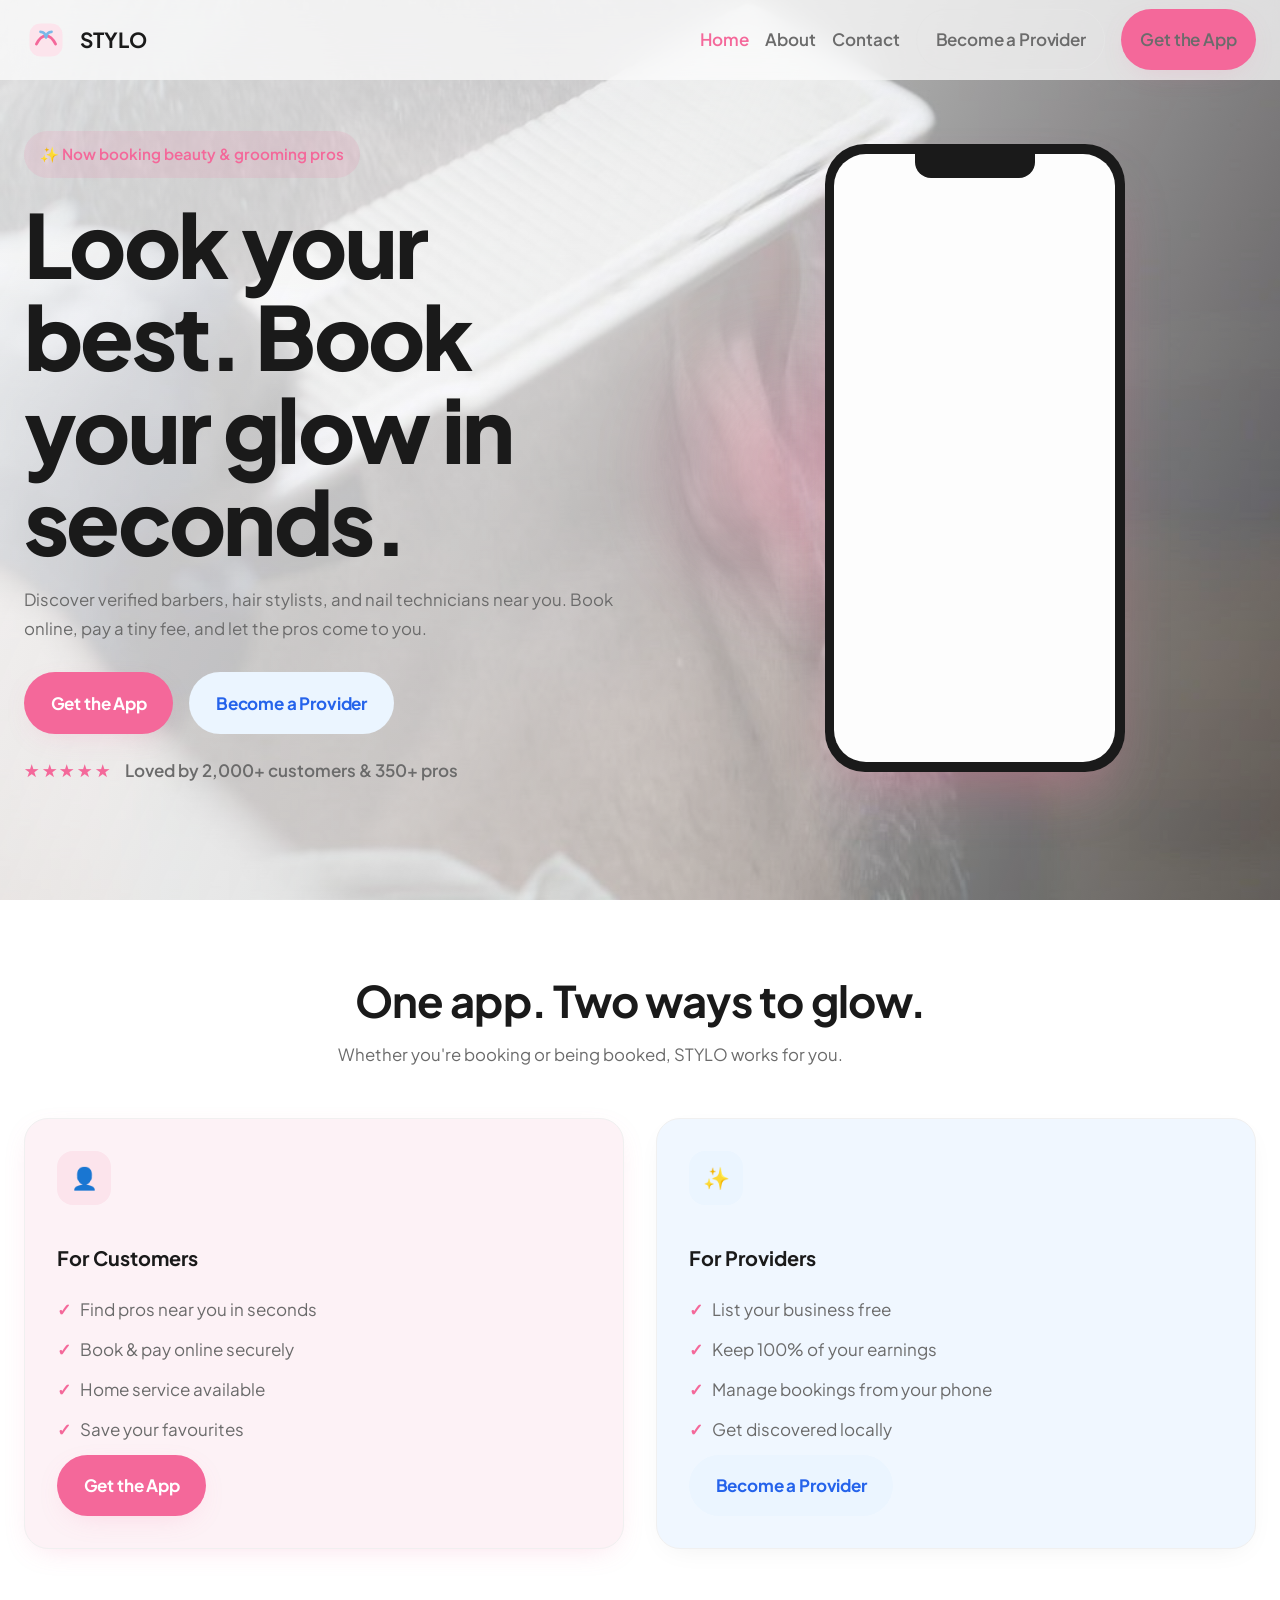
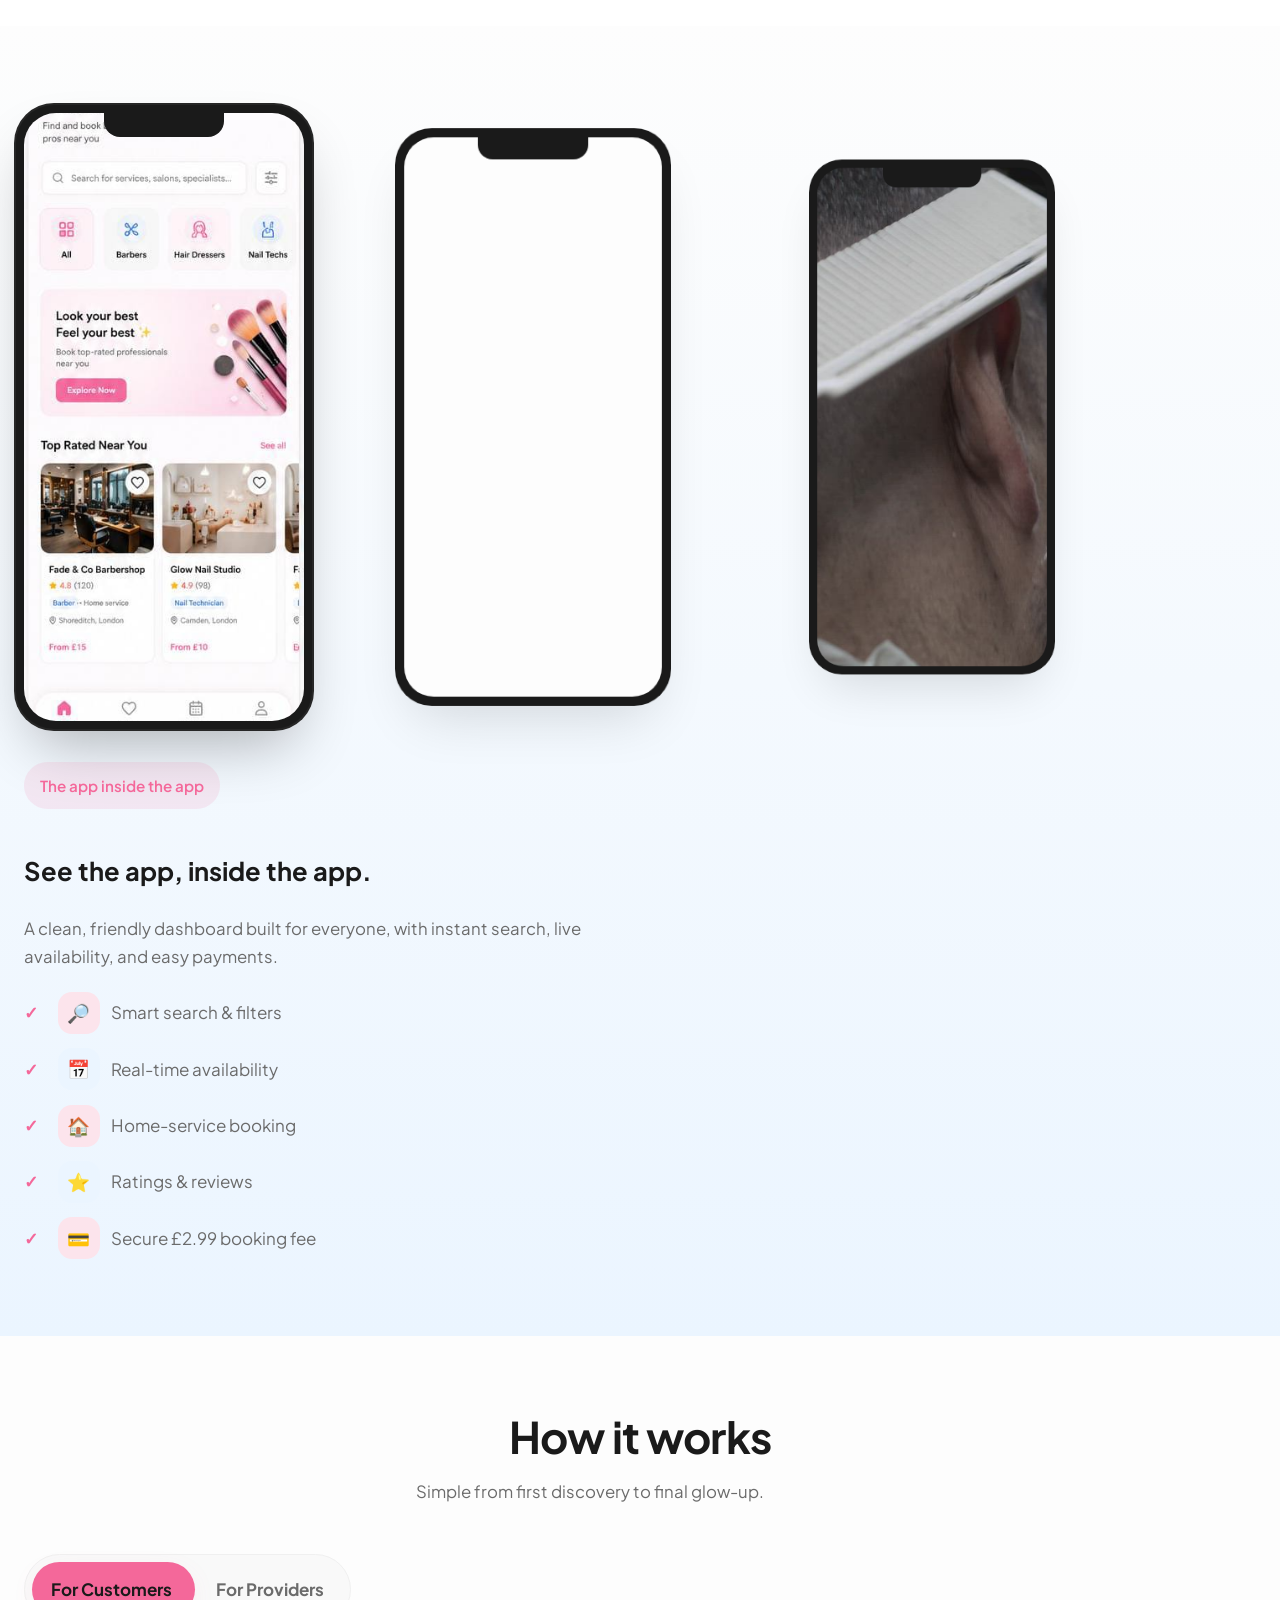
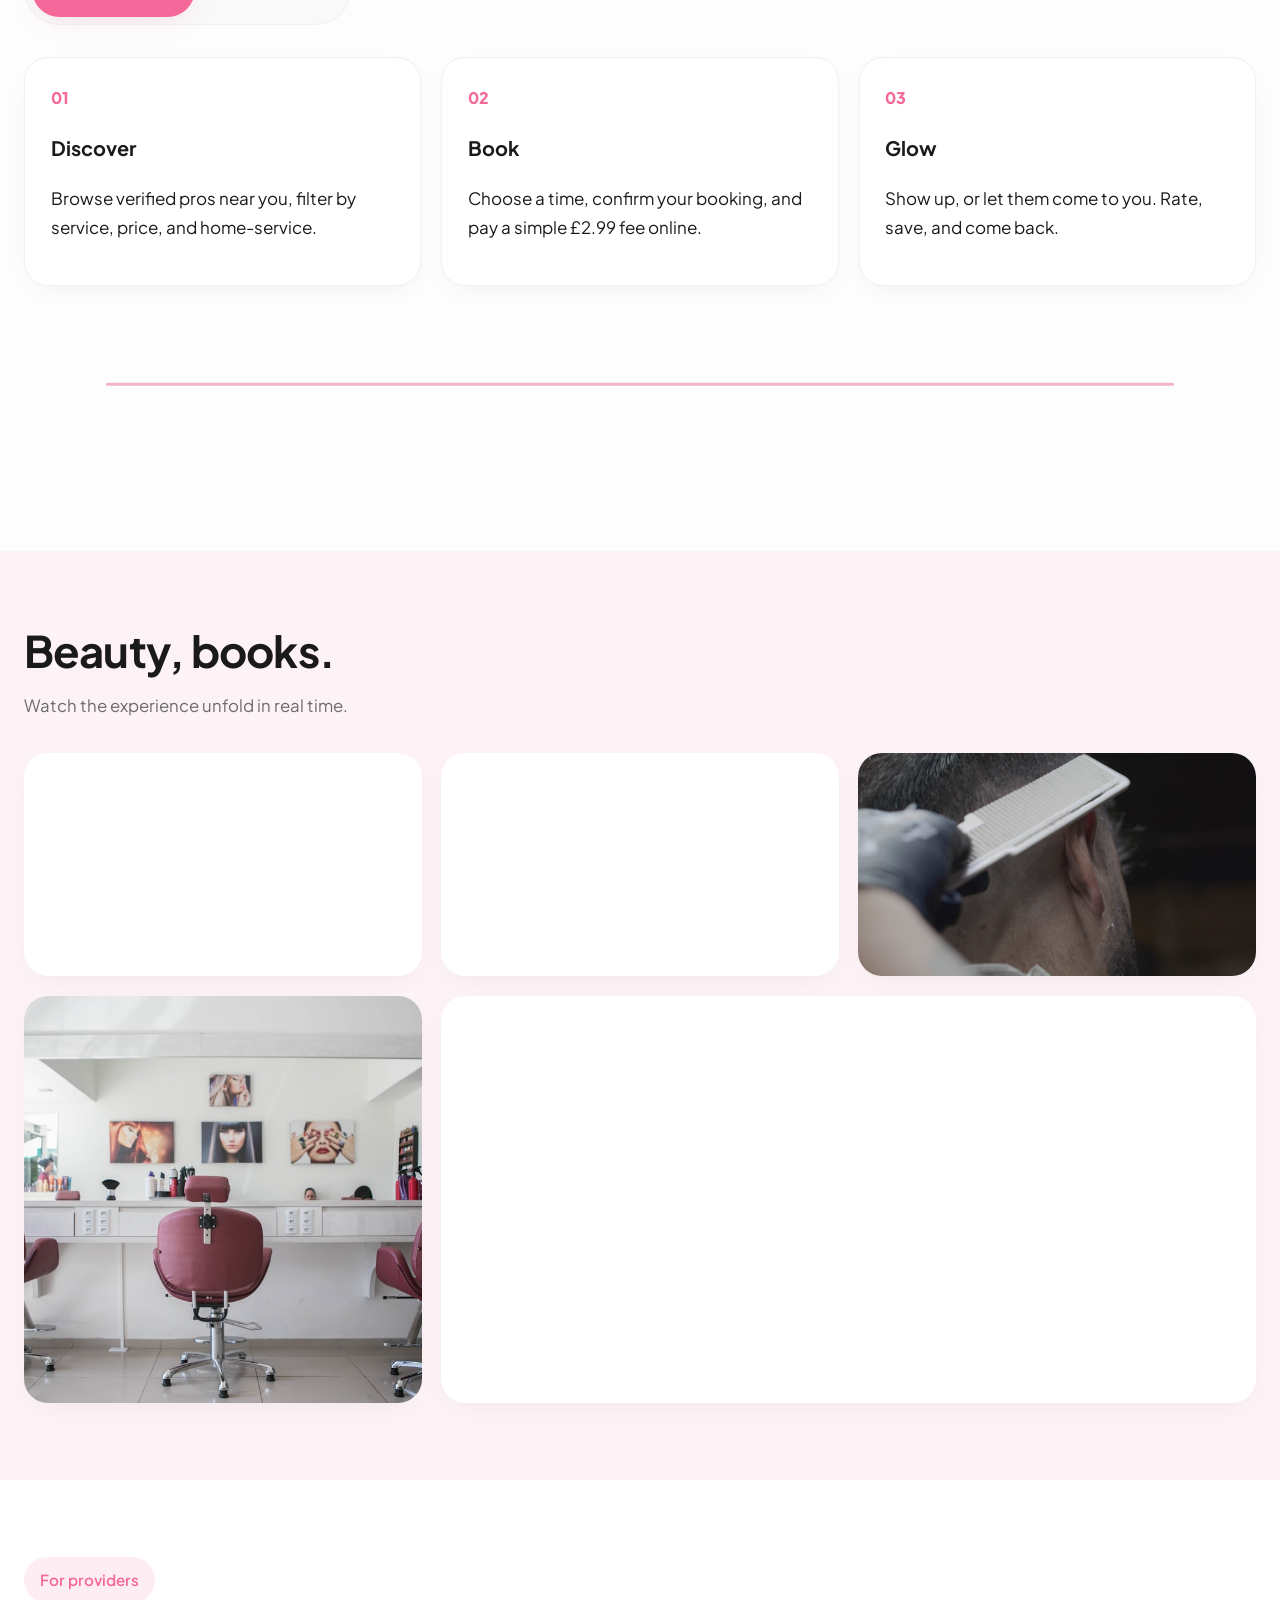
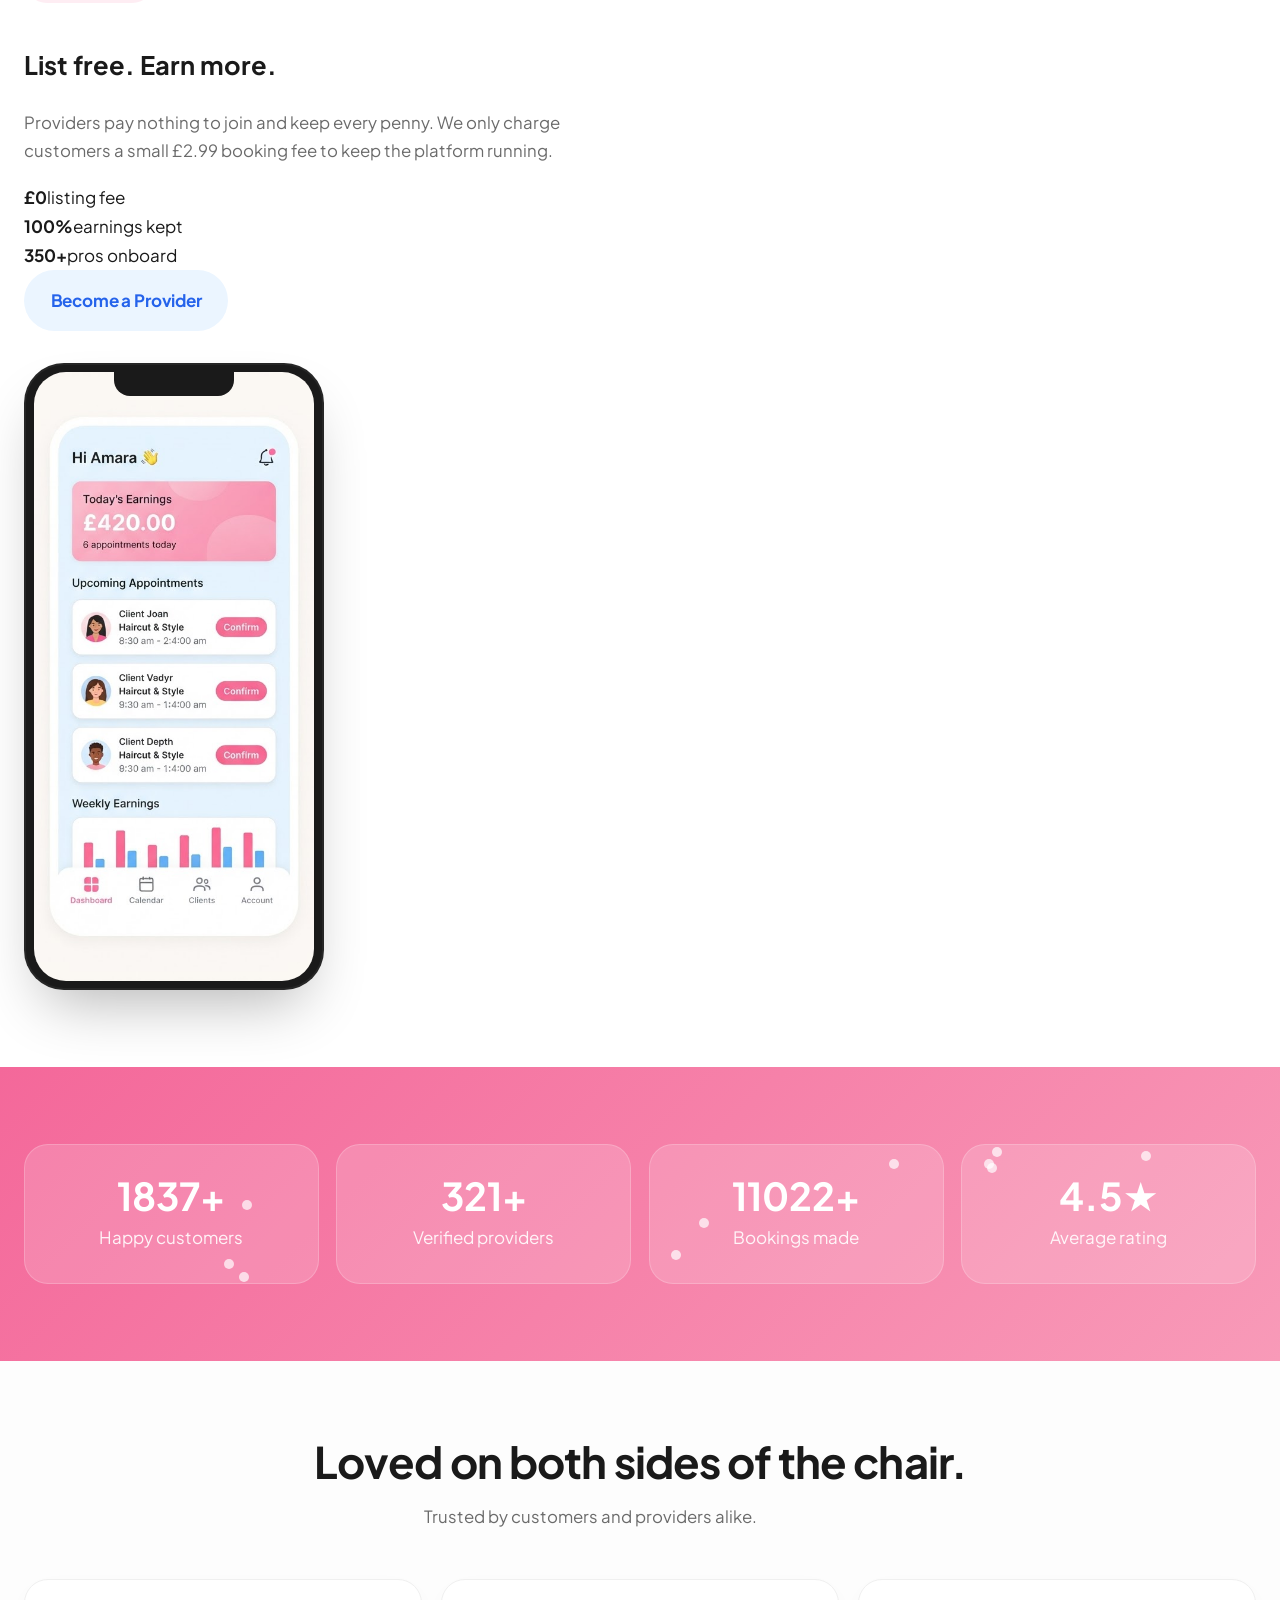
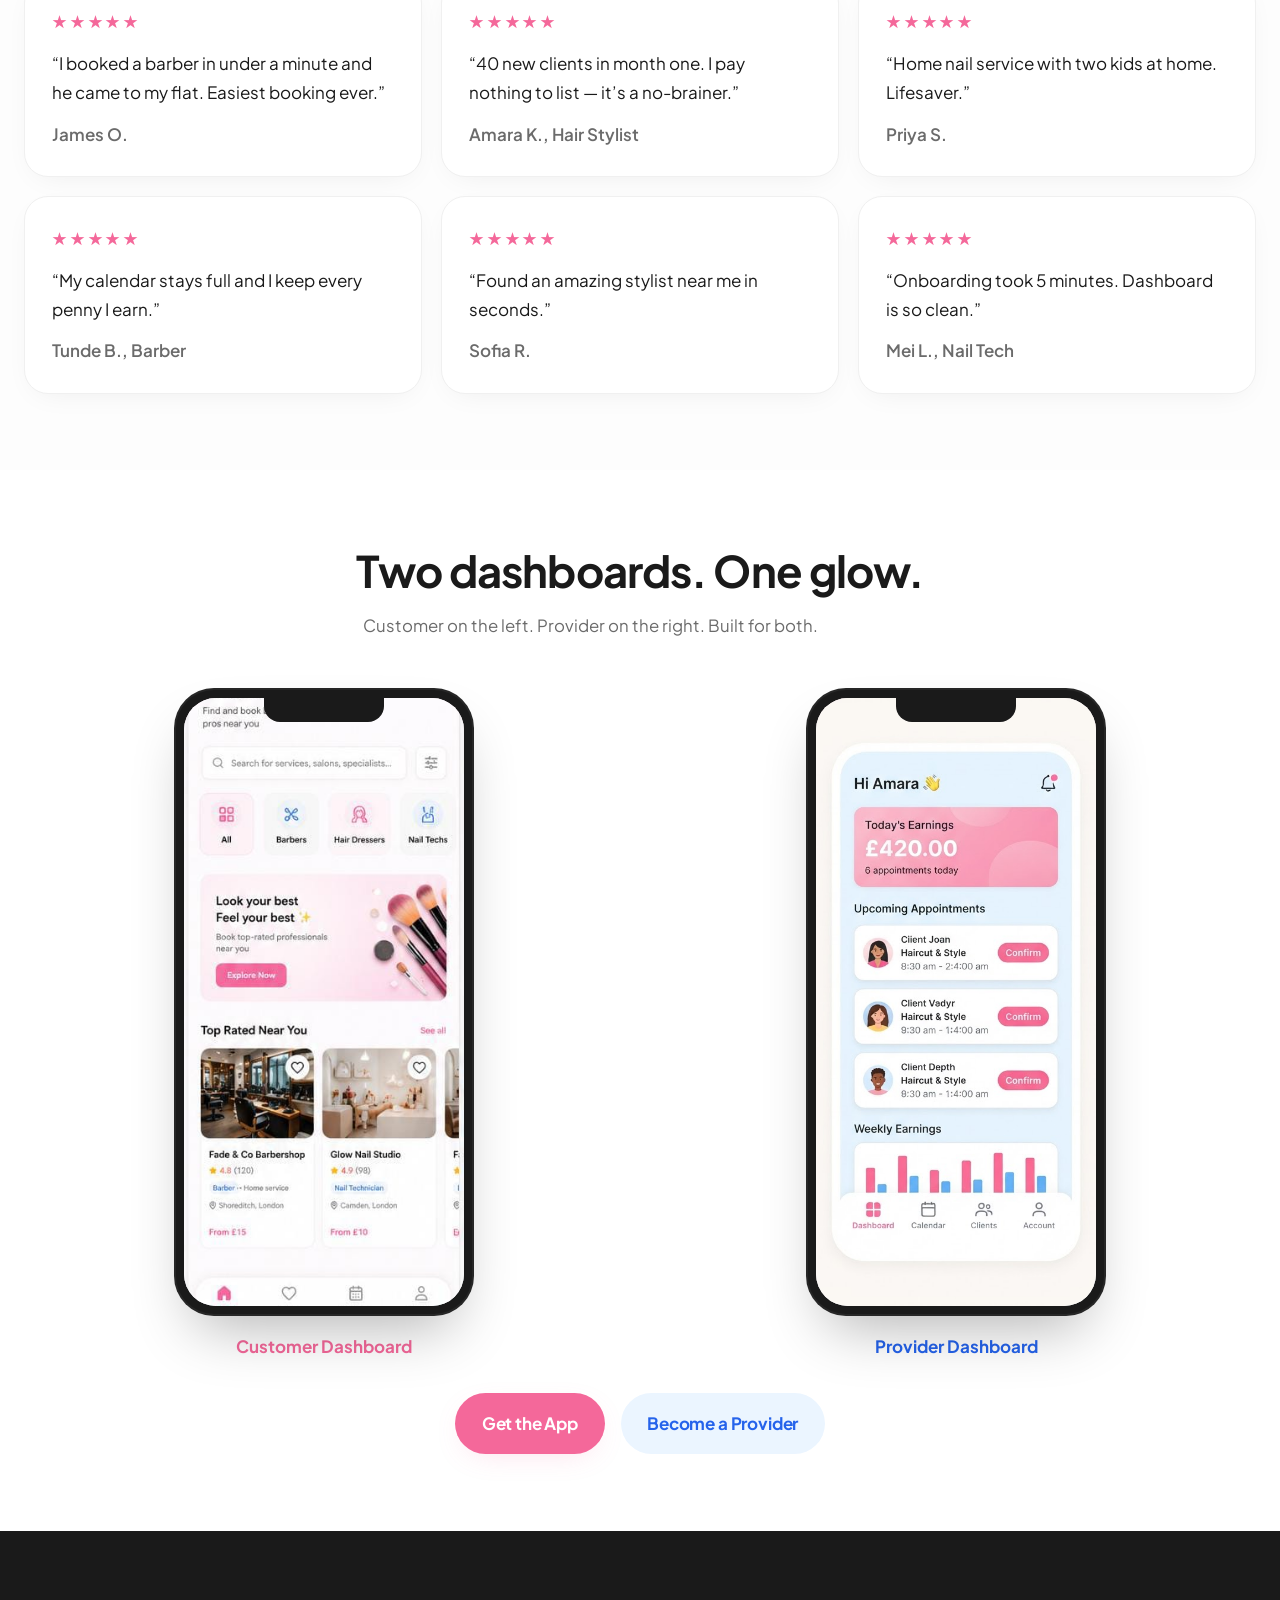
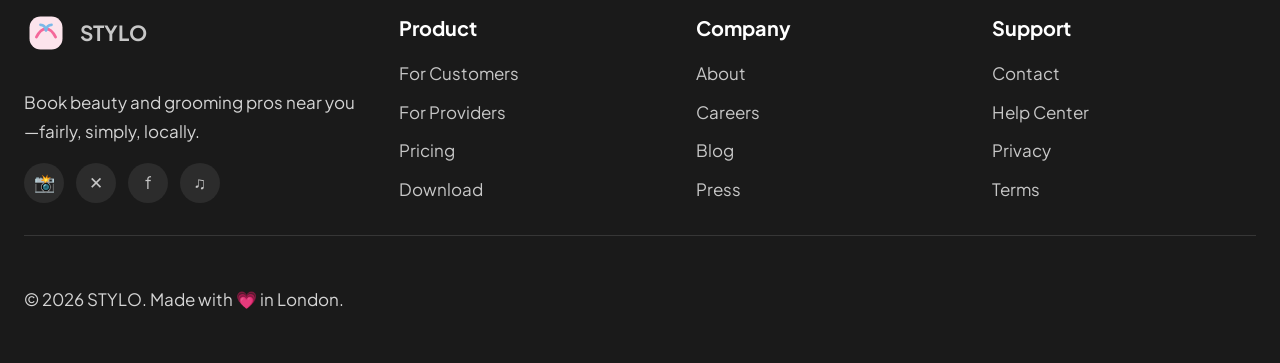
==== index.html @ 371f184e "Move site files to repo root" ====
<!DOCTYPE html>
<html lang="en">
  <head>
    <meta charset="UTF-8" />
    <meta name="viewport" content="width=device-width, initial-scale=1.0" />
    <title>STYLO — Book beauty & grooming pros near you</title>
    <meta name="description" content="STYLO helps customers find barbers, hair stylists, and nail techs, while providers list free and keep 100% of earnings." />
    <meta property="og:title" content="STYLO — Book beauty & grooming pros near you" />
    <meta property="og:description" content="Book in seconds, pay a tiny fee, and let pros come to you." />
    <meta property="og:type" content="website" />
    <meta property="og:image" content="assets/hero-poster.jpg" />
    <link rel="preconnect" href="https://fonts.googleapis.com" />
    <link rel="preconnect" href="https://fonts.gstatic.com" crossorigin />
    <link href="https://fonts.googleapis.com/css2?family=Plus+Jakarta+Sans:wght@400;500;600;700;800&display=swap" rel="stylesheet" />
    <link rel="stylesheet" href="styles.css" />
  </head>
  <body>
    <header class="site-header" id="top">
      <nav class="nav container">
        <a class="brand" href="index.html" aria-label="STYLO home">
          <span class="brand__icon" aria-hidden="true">
            <svg viewBox="0 0 64 64" fill="none">
              <rect x="8" y="8" width="48" height="48" rx="16" fill="#FCE4EC" />
              <path d="M18 38c4-8 10-12 14-12 4 0 10 4 14 12" stroke="#F4689A" stroke-width="4" stroke-linecap="round" />
              <path d="M24 20c4 0 7 2 8 8" stroke="#7AB8E8" stroke-width="4" stroke-linecap="round" />
              <path d="M40 20c-4 0-7 2-8 8" stroke="#7AB8E8" stroke-width="4" stroke-linecap="round" />
            </svg>
          </span>
          <span>STYLO</span>
        </a>
        <button class="nav__toggle" aria-label="Open menu" aria-expanded="false">
          <span></span><span></span><span></span>
        </button>
        <div class="nav__panel">
          <a href="index.html" class="active">Home</a>
          <a href="about.html">About</a>
          <a href="contact.html">Contact</a>
          <a href="#get-app" class="btn btn--outline nav__pill">Become a Provider</a>
          <a href="#get-app" class="btn btn--primary nav__pill">Get the App</a>
        </div>
      </nav>
    </header>

    <main>
      <section class="hero section section--hero">
        <video class="hero__video" autoplay muted loop playsinline poster="assets/hero-poster.jpg" aria-hidden="true">
          <source src="assets/hero-loop.mp4" type="video/mp4" />
        </video>
        <div class="hero__overlay"></div>
        <div class="container hero__grid">
          <div class="hero__content">
            <div class="pill pill--soft reveal" data-delay="0.05">✨ Now booking beauty & grooming pros</div>
            <h1 class="display-heading" data-split>
              Look your best. Book your glow in seconds.
            </h1>
            <p class="hero__subhead reveal" data-delay="0.15">
              Discover verified barbers, hair stylists, and nail technicians near you. Book online, pay a tiny fee, and let the pros come to you.
            </p>
            <div class="hero__actions reveal" data-delay="0.2">
              <a href="#get-app" class="btn btn--primary">Get the App</a>
              <a href="#providers" class="btn btn--secondary">Become a Provider</a>
            </div>
            <div class="trust-row reveal" data-delay="0.25">
              <span class="trust-row__stars" aria-hidden="true">★★★★★</span>
              <span>Loved by 2,000+ customers & 350+ pros</span>
            </div>
          </div>
          <div class="hero__visual reveal" data-delay="0.12">
            <div class="hero__blob"></div>
            <div class="phone phone--float phone--video" style="--tilt:-3deg">
              <div class="phone__screen">
                <video autoplay muted loop playsinline poster="assets/app-lifestyle-2-poster.jpg">
                  <source src="assets/app-lifestyle-2.mp4" type="video/mp4" />
                </video>
              </div>
            </div>
          </div>
        </div>
      </section>

      <section class="section section--split">
        <div class="container">
          <div class="section-heading section-heading--center reveal">
            <h2>One app. Two ways to glow.</h2>
            <p>Whether you're booking or being booked, STYLO works for you.</p>
          </div>
          <div class="audience-grid">
            <article class="card card--pink reveal" data-delay="0.05">
              <div class="card__icon card__icon--pink">👤</div>
              <h3>For Customers</h3>
              <ul>
                <li>Find pros near you in seconds</li>
                <li>Book & pay online securely</li>
                <li>Home service available</li>
                <li>Save your favourites</li>
              </ul>
              <a href="#get-app" class="btn btn--primary">Get the App</a>
            </article>
            <article class="card card--blue reveal" data-delay="0.12">
              <div class="card__icon card__icon--blue">✨</div>
              <h3>For Providers</h3>
              <ul>
                <li>List your business free</li>
                <li>Keep 100% of your earnings</li>
                <li>Manage bookings from your phone</li>
                <li>Get discovered locally</li>
              </ul>
              <a href="#providers" class="btn btn--secondary">Become a Provider</a>
            </article>
          </div>
        </div>
      </section>

      <section class="section section--showcase">
        <div class="container showcase-grid">
          <div class="showcase-phone reveal">
            <div class="showcase-phones" aria-hidden="true">
              <div class="phone-wrap phone-wrap--lg">
                <div class="phone phone--float phone--shine phone--tilt-2">
                  <div class="phone__screen">
                    <img src="assets/customer-dashboard.png" alt="STYLO customer dashboard preview" loading="lazy" decoding="async" />
                  </div>
                </div>
              </div>

              <div class="phone-wrap phone-wrap--md">
                <div class="phone phone--float phone--video phone--tilt-6">
                  <div class="phone__screen">
                    <video autoplay muted loop playsinline poster="assets/app-lifestyle-1-poster.jpg">
                      <source src="assets/app-lifestyle-1.mp4" type="video/mp4" />
                    </video>
                  </div>
                </div>
              </div>

              <div class="phone-wrap phone-wrap--sm">
                <div class="phone phone--float phone--video phone--tilt-10">
                  <div class="phone__screen">
                    <video autoplay muted loop playsinline poster="assets/hero-poster.jpg">
                      <source src="assets/hero-loop.mp4" type="video/mp4" />
                    </video>
                  </div>
                </div>
              </div>
            </div>
          </div>
          <div class="showcase-copy reveal" data-delay="0.08">
            <div class="pill pill--soft">The app inside the app</div>
            <h2>See the app, inside the app.</h2>
            <p>A clean, friendly dashboard built for everyone, with instant search, live availability, and easy payments.</p>
            <ul class="feature-list">
              <li><span class="feature-list__icon feature-list__icon--pink">🔎</span><span>Smart search & filters</span></li>
              <li><span class="feature-list__icon feature-list__icon--blue">📅</span><span>Real-time availability</span></li>
              <li><span class="feature-list__icon feature-list__icon--pink">🏠</span><span>Home-service booking</span></li>
              <li><span class="feature-list__icon feature-list__icon--blue">⭐</span><span>Ratings & reviews</span></li>
              <li><span class="feature-list__icon feature-list__icon--pink">💳</span><span>Secure £2.99 booking fee</span></li>
            </ul>
          </div>
        </div>
      </section>

      <section class="section section--steps" id="providers">
        <div class="container">
          <div class="section-heading section-heading--center reveal">
            <h2>How it works</h2>
            <p>Simple from first discovery to final glow-up.</p>
          </div>
          <div class="tabs reveal" role="tablist" aria-label="STYLO workflows">
            <button class="tab is-active" data-tab="customers">For Customers</button>
            <button class="tab" data-tab="providers">For Providers</button>
            <span class="tab__indicator"></span>
          </div>
          <div class="steps-panel">
            <div class="steps steps--customers is-active" data-panel="customers">
              <article class="step-card reveal" data-delay="0.05">
                <div class="step-card__number">01</div>
                <h3>Discover</h3>
                <p>Browse verified pros near you, filter by service, price, and home-service.</p>
              </article>
              <article class="step-card reveal" data-delay="0.1">
                <div class="step-card__number">02</div>
                <h3>Book</h3>
                <p>Choose a time, confirm your booking, and pay a simple £2.99 fee online.</p>
              </article>
              <article class="step-card reveal" data-delay="0.15">
                <div class="step-card__number">03</div>
                <h3>Glow</h3>
                <p>Show up, or let them come to you. Rate, save, and come back.</p>
              </article>
            </div>
            <div class="steps steps--providers" data-panel="providers">
              <article class="step-card reveal" data-delay="0.05">
                <div class="step-card__number">01</div>
                <h3>List</h3>
                <p>Create your free business profile in minutes and add services & availability.</p>
              </article>
              <article class="step-card reveal" data-delay="0.1">
                <div class="step-card__number">02</div>
                <h3>Receive</h3>
                <p>Get booking requests instantly and confirm them from your phone.</p>
              </article>
              <article class="step-card reveal" data-delay="0.15">
                <div class="step-card__number">03</div>
                <h3>Earn</h3>
                <p>Keep 100% of every service and track earnings in your dashboard.</p>
              </article>
            </div>
          </div>
          <svg class="steps-line" viewBox="0 0 900 120" aria-hidden="true">
            <path d="M60 60 C220 60, 280 60, 420 60 S680 60, 840 60" />
          </svg>
        </div>
      </section>

      <section class="section section--video-wall">
        <div class="container">
          <div class="section-heading reveal">
            <h2>Beauty, books.</h2>
            <p>Watch the experience unfold in real time.</p>
          </div>
          <div class="masonry-grid">
            <article class="masonry-tile reveal" data-delay="0.03">
              <video autoplay muted loop playsinline poster="assets/nail-service-poster.jpg" loading="lazy">
                <source src="assets/nail-service.mp4" type="video/mp4" />
              </video>
              <div class="masonry-tile__caption">Nail care</div>
            </article>
            <article class="masonry-tile reveal" data-delay="0.06">
              <video autoplay muted loop playsinline poster="assets/app-lifestyle-1-poster.jpg" loading="lazy">
                <source src="assets/app-lifestyle-1.mp4" type="video/mp4" />
              </video>
              <div class="masonry-tile__caption">Booked in seconds</div>
            </article>
            <article class="masonry-tile reveal" data-delay="0.09">
              <video autoplay muted loop playsinline poster="assets/hero-poster.jpg" loading="lazy">
                <source src="assets/hero-loop.mp4" type="video/mp4" />
              </video>
              <div class="masonry-tile__caption">Barbering</div>
            </article>
            <article class="masonry-tile reveal" data-delay="0.12">
              <img src="assets/stylist.jpg" alt="Stylist portrait" loading="lazy" decoding="async" />
              <div class="masonry-tile__caption">Styled to shine</div>
            </article>
            <article class="masonry-tile masonry-tile--wide reveal" data-delay="0.15">
              <video autoplay muted loop playsinline poster="assets/app-lifestyle-2-poster.jpg" loading="lazy">
                <source src="assets/barber-shave.mp4" type="video/mp4" />
              </video>
              <div class="masonry-tile__caption">Home service</div>
            </article>
          </div>
        </div>
      </section>

      <section class="section section--provider-spotlight">
        <div class="container spotlight-grid">
          <div class="spotlight-copy reveal">
            <div class="pill pill--soft">For providers</div>
            <h2>List free. Earn more.</h2>
            <p>Providers pay nothing to join and keep every penny. We only charge customers a small £2.99 booking fee to keep the platform running.</p>
            <div class="stats-row">
              <div><strong>£0</strong><span>listing fee</span></div>
              <div><strong>100%</strong><span>earnings kept</span></div>
              <div><strong>350+</strong><span>pros onboard</span></div>
            </div>
            <a href="#providers" class="btn btn--secondary">Become a Provider</a>
          </div>
          <div class="spotlight-phone reveal" data-delay="0.08">
            <div class="phone phone--float phone--shine" style="--tilt:-2deg">
              <div class="phone__screen">
                <img src="assets/provider-dashboard.png" alt="STYLO provider dashboard preview" loading="lazy" decoding="async" />
              </div>
            </div>
          </div>
        </div>
      </section>

      <section class="section stats-band">
        <div class="container stats-grid">
          <div class="stat-card" data-count="2000" data-suffix="+">
            <strong>0</strong>
            <span>Happy customers</span>
          </div>
          <div class="stat-card" data-count="350" data-suffix="+">
            <strong>0</strong>
            <span>Verified providers</span>
          </div>
          <div class="stat-card" data-count="12000" data-suffix="+">
            <strong>0</strong>
            <span>Bookings made</span>
          </div>
          <div class="stat-card" data-count="4.9" data-decimals="1" data-suffix="★">
            <strong>0</strong>
            <span>Average rating</span>
          </div>
          <div class="particles" aria-hidden="true"></div>
        </div>
      </section>

      <section class="section testimonials-section">
        <div class="container">
          <div class="section-heading section-heading--center reveal">
            <h2>Loved on both sides of the chair.</h2>
            <p>Trusted by customers and providers alike.</p>
          </div>
          <div class="testimonial-grid">
            <article class="testimonial-card reveal" data-delay="0.02">
              <div class="testimonial-card__stars">★★★★★</div>
              <p>“I booked a barber in under a minute and he came to my flat. Easiest booking ever.”</p>
              <span>James O.</span>
            </article>
            <article class="testimonial-card reveal" data-delay="0.05">
              <div class="testimonial-card__stars">★★★★★</div>
              <p>“40 new clients in month one. I pay nothing to list — it’s a no-brainer.”</p>
              <span>Amara K., Hair Stylist</span>
            </article>
            <article class="testimonial-card reveal" data-delay="0.08">
              <div class="testimonial-card__stars">★★★★★</div>
              <p>“Home nail service with two kids at home. Lifesaver.”</p>
              <span>Priya S.</span>
            </article>
            <article class="testimonial-card reveal" data-delay="0.11">
              <div class="testimonial-card__stars">★★★★★</div>
              <p>“My calendar stays full and I keep every penny I earn.”</p>
              <span>Tunde B., Barber</span>
            </article>
            <article class="testimonial-card reveal" data-delay="0.14">
              <div class="testimonial-card__stars">★★★★★</div>
              <p>“Found an amazing stylist near me in seconds.”</p>
              <span>Sofia R.</span>
            </article>
            <article class="testimonial-card reveal" data-delay="0.17">
              <div class="testimonial-card__stars">★★★★★</div>
              <p>“Onboarding took 5 minutes. Dashboard is so clean.”</p>
              <span>Mei L., Nail Tech</span>
            </article>
          </div>
        </div>
      </section>

      <section class="section section--footer-phones">
        <div class="container phone-pair-wrap">
          <div class="section-heading section-heading--center reveal">
            <h2>Two dashboards. One glow.</h2>
            <p>Customer on the left. Provider on the right. Built for both.</p>
          </div>
          <div class="phone-pair">
            <div class="phone-pair__item reveal" data-delay="0.08">
              <div class="phone phone--app-loop phone--flip">
                <div class="phone__screen">
                  <img class="layer layer--login" src="assets/login.png" alt="STYLO customer login preview" />
                  <img class="layer layer--dash active" src="assets/customer-dashboard.png" alt="STYLO customer dashboard preview" />
                </div>
              </div>
              <div class="phone-pair__label">Customer Dashboard</div>
            </div>
            <div class="phone-pair__item reveal" data-delay="0.16">
              <div class="phone phone--app-loop phone--flip">
                <div class="phone__screen">
                  <img class="layer layer--login" src="assets/login.png" alt="STYLO provider login preview" />
                  <img class="layer layer--dash active" src="assets/provider-dashboard.png" alt="STYLO provider dashboard preview" />
                </div>
              </div>
              <div class="phone-pair__label phone-pair__label--blue">Provider Dashboard</div>
            </div>
          </div>
          <div class="footer-cta reveal" id="get-app">
            <a href="#top" class="btn btn--primary">Get the App</a>
            <a href="#providers" class="btn btn--secondary">Become a Provider</a>
          </div>
        </div>
      </section>
    </main>

    <footer class="site-footer">
      <div class="container footer-grid">
        <div>
          <a class="brand brand--footer" href="index.html">
            <span class="brand__icon" aria-hidden="true">
              <svg viewBox="0 0 64 64" fill="none">
                <rect x="8" y="8" width="48" height="48" rx="16" fill="#FCE4EC" />
                <path d="M18 38c4-8 10-12 14-12 4 0 10 4 14 12" stroke="#F4689A" stroke-width="4" stroke-linecap="round" />
                <path d="M24 20c4 0 7 2 8 8" stroke="#7AB8E8" stroke-width="4" stroke-linecap="round" />
                <path d="M40 20c-4 0-7 2-8 8" stroke="#7AB8E8" stroke-width="4" stroke-linecap="round" />
              </svg>
            </span>
            <span>STYLO</span>
          </a>
          <p>Book beauty and grooming pros near you—fairly, simply, locally.</p>
          <div class="social-links">
            <a href="#" aria-label="Instagram">📸</a>
            <a href="#" aria-label="X">✕</a>
            <a href="#" aria-label="Facebook">f</a>
            <a href="#" aria-label="TikTok">♫</a>
          </div>
        </div>
        <div>
          <h3>Product</h3>
          <ul>
            <li><a href="#">For Customers</a></li>
            <li><a href="#">For Providers</a></li>
            <li><a href="#">Pricing</a></li>
            <li><a href="#">Download</a></li>
          </ul>
        </div>
        <div>
          <h3>Company</h3>
          <ul>
            <li><a href="about.html">About</a></li>
            <li><a href="#">Careers</a></li>
            <li><a href="#">Blog</a></li>
            <li><a href="#">Press</a></li>
          </ul>
        </div>
        <div>
          <h3>Support</h3>
          <ul>
            <li><a href="contact.html">Contact</a></li>
            <li><a href="#">Help Center</a></li>
            <li><a href="#">Privacy</a></li>
            <li><a href="#">Terms</a></li>
          </ul>
        </div>
      </div>
      <div class="container footer-bottom">
        <p>© 2026 STYLO. Made with 💗 in London.</p>
      </div>
    </footer>

    <button class="scroll-top" aria-label="Scroll to top">↑</button>
    <div class="toast" role="status" aria-live="polite"></div>
    <script src="script.js"></script>
  </body>
</html>
---- styles.css ----
:root {
  --bg: #fdfdfd;
  --bg-soft: #fdf2f6;
  --bg-blue: #ebf5ff;
  --pink: #f4689a;
  --pink-strong: #e05588;
  --pink-soft: #fce4ec;
  --blue: #7ab8e8;
  --blue-strong: #2563eb;
  --text: #1a1a1a;
  --text-muted: #6b6b6b;
  --line: #f0f0f0;
  --white: #ffffff;
  --shadow: 0 8px 30px -12px rgba(244, 104, 154, 0.25);
  --shadow-card: 0 8px 30px -12px rgba(0, 0, 0, 0.08);
  --radius-xl: 1.5rem;
  --radius-pill: 999px;
  --container: 1280px;
}

* { box-sizing: border-box; }
html { scroll-behavior: smooth; }
body {
  margin: 0;
  font-family: 'Plus Jakarta Sans', 'Inter', -apple-system, BlinkMacSystemFont, 'Segoe UI', sans-serif;
  color: var(--text);
  background: var(--bg);
  line-height: 1.7;
  font-size: 1.0625rem;
  overflow-x: hidden;
}
a { color: inherit; text-decoration: none; }
img, video, iframe { max-width: 100%; }
button, input, select, textarea { font: inherit; }
button { cursor: pointer; }
:focus-visible { outline: 3px solid rgba(244, 104, 154, 0.45); outline-offset: 3px; }
.container { width: min(var(--container), calc(100% - 3rem)); margin: 0 auto; }
.section { padding: clamp(3rem, 6vw, 5rem) 0; position: relative; }
.display-heading { font-size: clamp(2.75rem, 7vw, 5.5rem); line-height: 1.05; letter-spacing: -0.03em; font-weight: 800; margin: 0 0 1.2rem; }
.section-heading { margin-bottom: 2rem; }
.section-heading h2, .story-copy h2, .contact-details h2, .faq h2, .about-hero h1, .contact-hero h1 { font-size: clamp(2rem, 3.4vw, 2.8rem); line-height: 1.1; margin: 0 0 0.75rem; letter-spacing: -0.02em; }
.section-heading--center { text-align: center; max-width: 720px; margin-inline: auto; margin-bottom: 3rem; }
.section-heading p, .hero__subhead, .story-copy p, .contact-hero p, .about-hero p, .spotlight-copy p, .showcase-copy p { color: var(--text-muted); font-size: 1.05rem; max-width: 620px; }
.pill { display: inline-flex; align-items: center; gap: 0.4rem; padding: 0.65rem 1rem; border-radius: var(--radius-pill); font-weight: 600; font-size: 0.95rem; margin-bottom: 1.25rem; }
.pill--soft { background: rgba(244, 104, 154, 0.12); color: var(--pink); }
.btn { display: inline-flex; align-items: center; justify-content: center; gap: 0.6rem; min-height: 48px; padding: 0.95rem 1.6rem; border-radius: var(--radius-pill); border: 1px solid transparent; font-weight: 700; letter-spacing: -0.01em; transition: all 0.3s cubic-bezier(0.4, 0, 0.2, 1); }
.btn:hover { transform: translateY(-3px) scale(1.02); }
.btn--primary { background: var(--pink); color: var(--white); box-shadow: var(--shadow); }
.btn--primary:hover { background: var(--pink-strong); box-shadow: 0 12px 30px -8px rgba(244, 104, 154, 0.5); }
.btn--secondary { background: var(--bg-blue); color: var(--blue-strong); }
.btn--secondary:hover { background: #d6ebff; }
.btn--outline { border-color: #e5e5e5; background: transparent; color: var(--text); }
.btn--outline:hover { border-color: var(--pink); color: var(--pink); }
.site-header { position: fixed; inset: 0 0 auto 0; z-index: 1000; height: 80px; background: rgba(253, 253, 253, 0.75); backdrop-filter: blur(16px) saturate(180%); border-bottom: 1px solid transparent; transition: all 0.25s ease; }
.site-header.scrolled { border-bottom-color: var(--line); box-shadow: 0 4px 30px -10px rgba(0, 0, 0, 0.08); }
.nav { height: 100%; display: flex; align-items: center; justify-content: space-between; gap: 1.25rem; }
.brand { display: inline-flex; align-items: center; gap: 0.75rem; font-weight: 700; font-size: 1.3rem; color: var(--text); }
.brand__icon { width: 44px; height: 44px; display: inline-flex; align-items: center; justify-content: center; }
.brand__icon svg { width: 100%; height: 100%; }
.nav__panel { display: flex; align-items: center; gap: 1rem; }
.nav__panel a { color: var(--text-muted); font-weight: 600; }
.nav__panel a:hover, .nav__panel a.active { color: var(--text); }
.nav__panel a.active { color: var(--pink); }
.nav__toggle { display: none; background: transparent; border: 0; padding: 0.5rem; }
.nav__toggle span { display: block; width: 24px; height: 2px; background: var(--text); margin: 5px 0; border-radius: 2px; }
.nav__pill { min-height: 42px; padding-inline: 1.15rem; }
.hero { min-height: 100vh; display: grid; align-items: center; padding-top: 4rem; padding-bottom: 3rem; overflow: hidden; }
.hero__video, .hero__overlay { position: absolute; inset: 0; }
.hero__video { width: 100%; height: 100%; object-fit: cover; z-index: 0; filter: brightness(1.05) contrast(1.05) saturate(1.1); }
.hero__overlay { background: linear-gradient(115deg, rgba(253, 253, 253, 0.84) 0%, rgba(253, 253, 253, 0.72) 45%, rgba(253, 253, 253, 0.28) 100%); z-index: 1; }
.hero__grid { position: relative; z-index: 2; display: grid; grid-template-columns: 1.05fr 0.95fr; align-items: center; gap: 3rem; }
.hero__content { max-width: 620px; }
.hero__actions { display: flex; flex-wrap: wrap; gap: 1rem; margin-top: 1.8rem; }
.hero__content .btn--primary { animation: pulseGlow 2.4s infinite; }
.trust-row { margin-top: 1.4rem; display: flex; align-items: center; gap: 0.8rem; font-weight: 600; color: var(--text-muted); }
.trust-row__stars { color: var(--pink); letter-spacing: 0.16em; }
.hero__visual { position: relative; min-height: 540px; display: grid; place-items: center; }
.hero__blob { position: absolute; inset: auto 50% 20% auto; width: 360px; height: 360px; background: radial-gradient(circle, rgba(244,104,154,0.25), transparent 70%); filter: blur(20px); animation: blob 8s ease-in-out infinite; }
.phone { width: min(300px, 86vw); border-radius: 2.5rem; background: #1a1a1a; padding: 0.6rem; box-shadow: 0 30px 60px -20px rgba(0,0,0,0.3), 0 0 0 2px rgba(255,255,255,0.05) inset; position: relative; overflow: hidden; transform: scale(var(--phone-scale, 1)); }
.phone::before { content: ''; position: absolute; top: 0.6rem; left: 50%; transform: translateX(-50%); width: 40%; height: 1.5rem; background: #1a1a1a; border-radius: 0 0 1rem 1rem; z-index: 5; }
.phone__screen { border-radius: 2rem; overflow: hidden; aspect-ratio: 9 / 19.5; background: var(--bg); position: relative; }
.phone__screen img, .phone__screen video { width: 100%; height: 100%; object-fit: cover; display: block; }
.phone__screen::after { content: ''; position: absolute; inset: -100% 0 auto -30%; width: 55%; height: 220%; background: linear-gradient(120deg, rgba(255,255,255,0.0), rgba(255,255,255,0.45), rgba(255,255,255,0)); transform: rotate(20deg) translateX(-100%); animation: shimmer 4.5s linear infinite; pointer-events: none; }
.phone--float { animation: float 6s ease-in-out infinite; }
.phone--video { box-shadow: 0 30px 60px -20px rgba(244,104,154,0.35); }
.phone--shine .phone__screen { overflow: hidden; }
.phone--app-loop .phone__screen { background: linear-gradient(135deg, #fdeaf2, #eef7ff); }
.layer { position: absolute; inset: 0; opacity: 0; transition: opacity 1.2s ease; }
.layer.active { opacity: 1; }
.section--split, .section--provider-spotlight, .section--footer-phones { background: var(--white); }
.section--showcase { background: linear-gradient(180deg, var(--bg), var(--bg-blue)); }
.section--video-wall { background: var(--bg-soft); }
.audience-grid, .showcase-grid, .spotlight-grid, .contact-info-grid, .about-phone-grid, .story-grid, .contact-grid { display: grid; gap: 2rem; }
.audience-grid { grid-template-columns: repeat(2, minmax(0, 1fr)); }
/* Allow extra phones to extend visually in the showcase */
.section--showcase { overflow: visible; }
.showcase-phones { display: flex; align-items: center; justify-content: flex-start; gap: 1.2rem; position: relative; width: 100%; }
.showcase-phones .phone-wrap { display: inline-block; will-change: transform; }
.showcase-phones .phone { margin: 0; }
.showcase-phones .phone.phone--video { box-shadow: 0 30px 60px -20px rgba(0,0,0,0.14); }

/* Clean positioning classes for the showcase phone group */
.phone-wrap--lg { transform: translateX(-10px) scale(1); }
.phone-wrap--md { transform: translateX(40px) scale(0.92); }
.phone-wrap--sm { transform: translateX(120px) scale(0.82); }
.phone-wrap--lg, .phone-wrap--md, .phone-wrap--sm { transition: transform 260ms cubic-bezier(0.2,0,0,1); }

/* Tilt utility classes (sets the CSS variable used by float animation) */
.phone--tilt-2 { --tilt: 2deg; }
.phone--tilt-6 { --tilt: 6deg; }
.phone--tilt-10 { --tilt: 10deg; }

/* Accessibility: reduce motion for users who prefer it */
@media (prefers-reduced-motion: reduce) {
  .phone--float { animation: none !important; }
  .phone__screen::after { animation: none !important; }
}
.card, .value-card, .team-card, .testimonial-card, .contact-card, .contact-details, .faq, .about-hero__card, .story-image { background: var(--white); border: 1px solid var(--line); border-radius: var(--radius-xl); box-shadow: var(--shadow-card); }
.card { padding: 2rem; position: relative; overflow: hidden; }
.card--pink { background: #fdf2f6; box-shadow: var(--shadow); }
.card--blue { background: #f0f7ff; }
.card__icon { width: 54px; height: 54px; border-radius: 16px; display: inline-flex; align-items: center; justify-content: center; font-size: 1.35rem; margin-bottom: 1rem; }
.card__icon--pink { background: var(--pink-soft); }
.card__icon--blue { background: var(--bg-blue); }
.card ul, .feature-list, .contact-details ul, .footer-grid ul { list-style: none; padding: 0; margin: 0; }
.card li, .feature-list li { margin-bottom: 0.7rem; color: var(--text-muted); }
.card li::before, .feature-list li::before { content: '✓'; color: var(--pink); font-weight: 700; margin-right: 0.55rem; }
.feature-list { display: grid; gap: 0.9rem; margin-top: 1.25rem; }
.feature-list li { display: flex; align-items: center; gap: 0.7rem; margin: 0; }
.feature-list__icon { width: 42px; height: 42px; border-radius: 14px; display: inline-flex; align-items: center; justify-content: center; font-size: 1.15rem; }
.feature-list__icon--pink { background: var(--pink-soft); }
.feature-list__icon--blue { background: var(--bg-blue); }
.tabs { display: inline-flex; align-items: center; gap: 0.5rem; padding: 0.45rem; border-radius: 999px; background: #f9f9f9; border: 1px solid var(--line); position: relative; margin-bottom: 2rem; }
.tab { background: transparent; border: 0; padding: 0.8rem 1.15rem; color: var(--text-muted); font-weight: 700; position: relative; z-index: 2; }
.tab.is-active { color: var(--text); }
.tab__indicator { position: absolute; top: 0.45rem; bottom: 0.45rem; width: 50%; border-radius: 999px; background: var(--pink); transition: transform 0.3s ease; box-shadow: var(--shadow); }
.tabs[data-active="providers"] .tab__indicator { transform: translateX(100%); }
.steps-panel { position: relative; }
.steps { display: grid; grid-template-columns: repeat(3, minmax(0, 1fr)); gap: 1.25rem; opacity: 0; transform: translateY(16px); pointer-events: none; position: absolute; inset: 0; transition: all 0.3s ease; }
.steps.is-active { opacity: 1; transform: translateY(0); pointer-events: auto; position: relative; }
.step-card { background: var(--white); border: 1px solid var(--line); border-radius: var(--radius-xl); padding: 1.6rem; box-shadow: var(--shadow-card); position: relative; min-height: 220px; }
.step-card__number { color: var(--pink); font-weight: 800; font-size: 1rem; margin-bottom: 0.8rem; }
.steps-line { width: 100%; margin-top: 1rem; }
.steps-line path { fill: none; stroke: #f4b4cb; stroke-width: 2.2; stroke-dasharray: 800; stroke-dashoffset: 800; transition: stroke-dashoffset 1.3s ease; }
.steps-line.is-visible path { stroke-dashoffset: 0; }
.masonry-grid { display: grid; grid-template-columns: repeat(3, minmax(0, 1fr)); gap: 1.2rem; }
.masonry-tile { position: relative; overflow: hidden; border-radius: var(--radius-xl); min-height: 220px; background: var(--white); box-shadow: var(--shadow-card); }
.masonry-tile img, .masonry-tile video { width: 100%; height: 100%; object-fit: cover; display: block; }
.masonry-tile--wide { grid-column: span 2; min-height: 280px; }
.masonry-tile__caption { position: absolute; inset: auto 1rem 1rem 1rem; padding: 0.9rem 1rem; background: rgba(26,26,26,0.7); color: var(--white); border-radius: 1rem; font-weight: 600; transform: translateY(8px); opacity: 0; transition: all 0.3s ease; }
.masonry-tile:hover .masonry-tile__caption, .masonry-tile:focus-within .masonry-tile__caption { opacity: 1; transform: translateY(0); }
.stats-band { background: linear-gradient(135deg, var(--pink), #f89ab8); color: var(--white); position: relative; overflow: hidden; }
.stats-grid { display: grid; grid-template-columns: repeat(4, minmax(0, 1fr)); gap: 1.1rem; position: relative; }
.stat-card { position: relative; z-index: 2; padding: 2rem 1.2rem; border-radius: var(--radius-xl); background: rgba(255,255,255,0.16); border: 1px solid rgba(255,255,255,0.2); text-align: center; }
.stat-card strong { display: block; font-size: clamp(1.9rem, 3vw, 2.8rem); line-height: 1; margin-bottom: 0.45rem; }
.stat-card span { color: rgba(255,255,255,0.9); }
.particles { position: absolute; inset: 0; pointer-events: none; }
.particles span { position: absolute; width: 10px; height: 10px; border-radius: 50%; background: rgba(255,255,255,0.7); animation: particle 2.6s ease-out infinite; }
.testimonial-grid { display: grid; grid-template-columns: repeat(3, minmax(0, 1fr)); gap: 1.2rem; }
.testimonial-card { padding: 1.7rem; }
.testimonial-card p { margin: 0.8rem 0; color: var(--text); }
.testimonial-card span { color: var(--text-muted); font-weight: 600; }
.testimonial-card__stars { color: var(--pink); letter-spacing: 0.16em; }
.phone-pair-wrap { text-align: center; }
.phone-pair { display: grid; grid-template-columns: repeat(2, minmax(0, 1fr)); gap: 2rem; margin-top: 2rem; }
.phone-pair__item { display: flex; flex-direction: column; align-items: center; gap: 1rem; }
.phone-pair__label { font-weight: 700; color: var(--pink); }
.phone-pair__label--blue { color: var(--blue-strong); }
.footer-cta { display: flex; justify-content: center; gap: 1rem; margin-top: 2rem; flex-wrap: wrap; }
.site-footer { background: var(--text); color: #d4d4d4; padding: 5rem 0 2rem; }
.footer-grid { display: grid; grid-template-columns: 1.3fr 1fr 1fr 1fr; gap: 2rem; }
.brand--footer { color: var(--white); margin-bottom: 1rem; }
.social-links { display: flex; gap: 0.75rem; margin-top: 1rem; }
.social-links a { width: 40px; height: 40px; border-radius: 50%; display: grid; place-items: center; background: rgba(255,255,255,0.08); }
.footer-grid h3 { color: var(--white); margin: 0 0 0.9rem; }
.footer-grid ul { display: grid; gap: 0.6rem; }
.footer-grid a { color: #c7c7c7; }
.footer-bottom { padding-top: 2rem; margin-top: 2rem; border-top: 1px solid rgba(255,255,255,0.12); }
.scroll-top { position: fixed; right: 1.25rem; bottom: 1.25rem; width: 54px; height: 54px; border-radius: 50%; border: 0; background: var(--pink); color: var(--white); font-size: 1.4rem; box-shadow: 0 12px 30px -12px rgba(244,104,154,0.6); opacity: 0; visibility: hidden; transform: translateY(10px); transition: all 0.25s ease; z-index: 1200; }
.scroll-top.is-visible { opacity: 1; visibility: visible; transform: translateY(0); }
.toast { position: fixed; left: 50%; bottom: 2rem; transform: translateX(-50%) translateY(20px); background: var(--text); color: var(--white); padding: 0.9rem 1.2rem; border-radius: 999px; opacity: 0; visibility: hidden; transition: all 0.25s ease; z-index: 1300; }
.toast.is-visible { opacity: 1; visibility: visible; transform: translateX(-50%) translateY(0); }
.reveal { opacity: 0; transform: translateY(30px); transition: opacity 0.7s ease, transform 0.7s ease; }
.reveal.visible { opacity: 1; transform: translateY(0); }
.word { display: inline-block; opacity: 0; transform: translateY(20px); transition: all 0.5s cubic-bezier(0.4, 0, 0.2, 1); }
.word.visible { opacity: 1; transform: translateY(0); }
.spotlight-grid, .story-grid, .contact-grid, .about-phone-grid { align-items: center; }
.about-hero { background: linear-gradient(135deg, #fff5f8 0%, var(--bg) 100%); }
.about-hero__grid { display: grid; grid-template-columns: 1.1fr 0.9fr; gap: 2rem; align-items: center; }
.about-hero__card img, .story-image img { width: 100%; border-radius: var(--radius-xl); object-fit: cover; height: 380px; }
.values-grid { display: grid; grid-template-columns: repeat(3, minmax(0, 1fr)); gap: 1.25rem; }
.value-card { padding: 1.6rem; }
.team-grid { display: grid; grid-template-columns: repeat(4, minmax(0, 1fr)); gap: 1.2rem; }
.team-card { padding: 1.25rem; text-align: center; }
.team-card img { width: 100%; aspect-ratio: 1; object-fit: cover; border-radius: 50%; margin-bottom: 1rem; }
.cta-band { padding: 4rem 0; }
.cta-band--dark { background: var(--text); color: var(--white); }
.cta-band__inner { display: flex; align-items: center; justify-content: space-between; gap: 2rem; }
.contact-card { padding: 1.5rem; background: rgba(255,255,255,0.97); border: none; box-shadow: none; border-radius: 1.25rem; height: 100%; }
.contact-card form { display: grid; gap: 0.85rem; }
.contact-card label { font-weight: 600; color: var(--text-muted); }
.contact-card input, .contact-card select, .contact-card textarea { border: 1px solid #ececec; border-radius: 0.9rem; padding: 0.95rem 1rem; background: #fafafa; }
.contact-phone {
  width: min(470px, 92vw);
  margin: 0 auto;
  box-shadow: 0 28px 70px -24px rgba(0,0,0,0.28);
}
.contact-phone .phone__screen {
  aspect-ratio: 9 / 15;
  background: linear-gradient(135deg, #fdeaf2, #eef7ff);
  padding: 0.75rem;
}
.contact-phone .contact-card {
  height: 100%;
  display: flex;
  align-items: stretch;
}
.contact-phone .contact-card form {
  width: 100%;
  justify-content: center;
}
.faq { padding: 1.25rem; }
.faq-item + .faq-item { margin-top: 0.8rem; }
.faq-question { width: 100%; display: flex; justify-content: space-between; align-items: center; background: #f8f8f8; border: 1px solid var(--line); border-radius: 1rem; padding: 1rem; font-weight: 700; }
.faq-answer { display: grid; grid-template-rows: 0fr; transition: grid-template-rows 0.2s ease; }
.faq-answer p { overflow: hidden; margin: 0; padding: 0 0.2rem; color: var(--text-muted); }
.faq-item.is-open .faq-answer { grid-template-rows: 1fr; }
.faq-item.is-open .faq-question span { transform: rotate(45deg); }
.faq-question span { transition: transform 0.2s ease; }
.contact-details iframe { width: 100%; min-height: 280px; border: 0; border-radius: 1rem; margin-top: 1.2rem; }
.phone--flip { animation: none; }
.phone--flip.is-visible { animation: phoneFlip 1s ease both; }
@media (max-width: 1024px) {
  .hero__grid, .showcase-grid, .spotlight-grid, .about-hero__grid, .story-grid, .contact-grid, .about-phone-grid { grid-template-columns: 1fr; }
  .hero__visual { min-height: 340px; }
  .masonry-grid, .testimonial-grid, .team-grid, .values-grid { grid-template-columns: repeat(2, minmax(0, 1fr)); }
  .stats-grid { grid-template-columns: repeat(2, minmax(0, 1fr)); }
  .footer-grid { grid-template-columns: repeat(2, minmax(0, 1fr)); }
  /* Showcase phones: center and remove large horizontal offsets on medium screens */
  .showcase-phones { justify-content: center; gap: 1rem; }
  .showcase-phones .phone-wrap { transform: none !important; }
  .phone { width: min(290px, 46vw); }
}
@media (max-width: 768px) {
  .nav__toggle { display: inline-block; }
  .nav__panel { position: fixed; top: 80px; right: 0; width: min(90vw, 320px); padding: 1.2rem; background: rgba(255,255,255,0.97); border-left: 1px solid var(--line); border-bottom: 1px solid var(--line); display: none; flex-direction: column; align-items: flex-start; gap: 1rem; box-shadow: var(--shadow-card); }
  .nav__panel.is-open { display: flex; }
  .audience-grid, .phone-pair, .masonry-grid, .testimonial-grid, .team-grid, .values-grid, .stats-grid, .footer-grid { grid-template-columns: 1fr; }
  .masonry-tile--wide { grid-column: span 1; }
  .hero { min-height: auto; padding-top: 5rem; }
  .hero__content, .hero__visual { max-width: 100%; }
  .hero__visual { min-height: 280px; }
  .cta-band__inner { flex-direction: column; align-items: flex-start; }
  .phone { width: min(290px, 82vw); margin: 0 auto; }
  /* On small screens stack showcase phones vertically and center them */
  .showcase-phones { flex-direction: column; gap: 1.25rem; align-items: center; }
  .showcase-phones .phone-wrap { transform: none !important; }
}
@media (max-width: 480px) {
  .container { width: min(var(--container), calc(100% - 1.5rem)); }
  .display-heading { font-size: 2.6rem; }
  .hero__actions, .footer-cta { flex-direction: column; align-items: stretch; }
  .btn { width: 100%; }
  .phone { width: min(270px, 85vw); }
}
@media (prefers-reduced-motion: reduce) {
  *, *::before, *::after { animation: none !important; transition: none !important; scroll-behavior: auto !important; }
  .reveal, .word { opacity: 1 !important; transform: none !important; }
}
@keyframes fadeUp { from { opacity: 0; transform: translateY(30px); } to { opacity: 1; transform: translateY(0); } }
@keyframes fadeDown { from { opacity: 0; transform: translateY(-30px); } to { opacity: 1; transform: translateY(0); } }
@keyframes fadeIn { from { opacity: 0; } to { opacity: 1; } }
@keyframes slideLeft { from { opacity: 0; transform: translateX(-50px); } to { opacity: 1; transform: translateX(0); } }
@keyframes slideRight { from { opacity: 0; transform: translateX(50px); } to { opacity: 1; transform: translateX(0); } }
@keyframes float { 0%,100% { transform: translateY(0) rotate(var(--tilt, 0deg)); } 50% { transform: translateY(-12px) rotate(var(--tilt, 0deg)); } }
@keyframes pulseGlow { 0%,100% { box-shadow: 0 0 0 0 rgba(244,104,154,0.5); } 50% { box-shadow: 0 0 0 16px rgba(244,104,154,0); } }
@keyframes shimmer { 0% { transform: translateX(-120%) skewX(-15deg); } 100% { transform: translateX(220%) skewX(-15deg); } }
@keyframes blob { 0%,100% { transform: translate(0,0) scale(1); } 33% { transform: translate(20px,-20px) scale(1.1); } 66% { transform: translate(-15px,15px) scale(0.95); } }
@keyframes particle { 0% { transform: translateY(0) scale(1); opacity: 0.6; } 100% { transform: translateY(-80px) scale(0.4); opacity: 0; } }
@keyframes phoneFlip { from { opacity: 0; transform: perspective(1000px) rotateY(90deg); } to { opacity: 1; transform: perspective(1000px) rotateY(0); } }
@keyframes drawLine { to { stroke-dashoffset: 0; } }
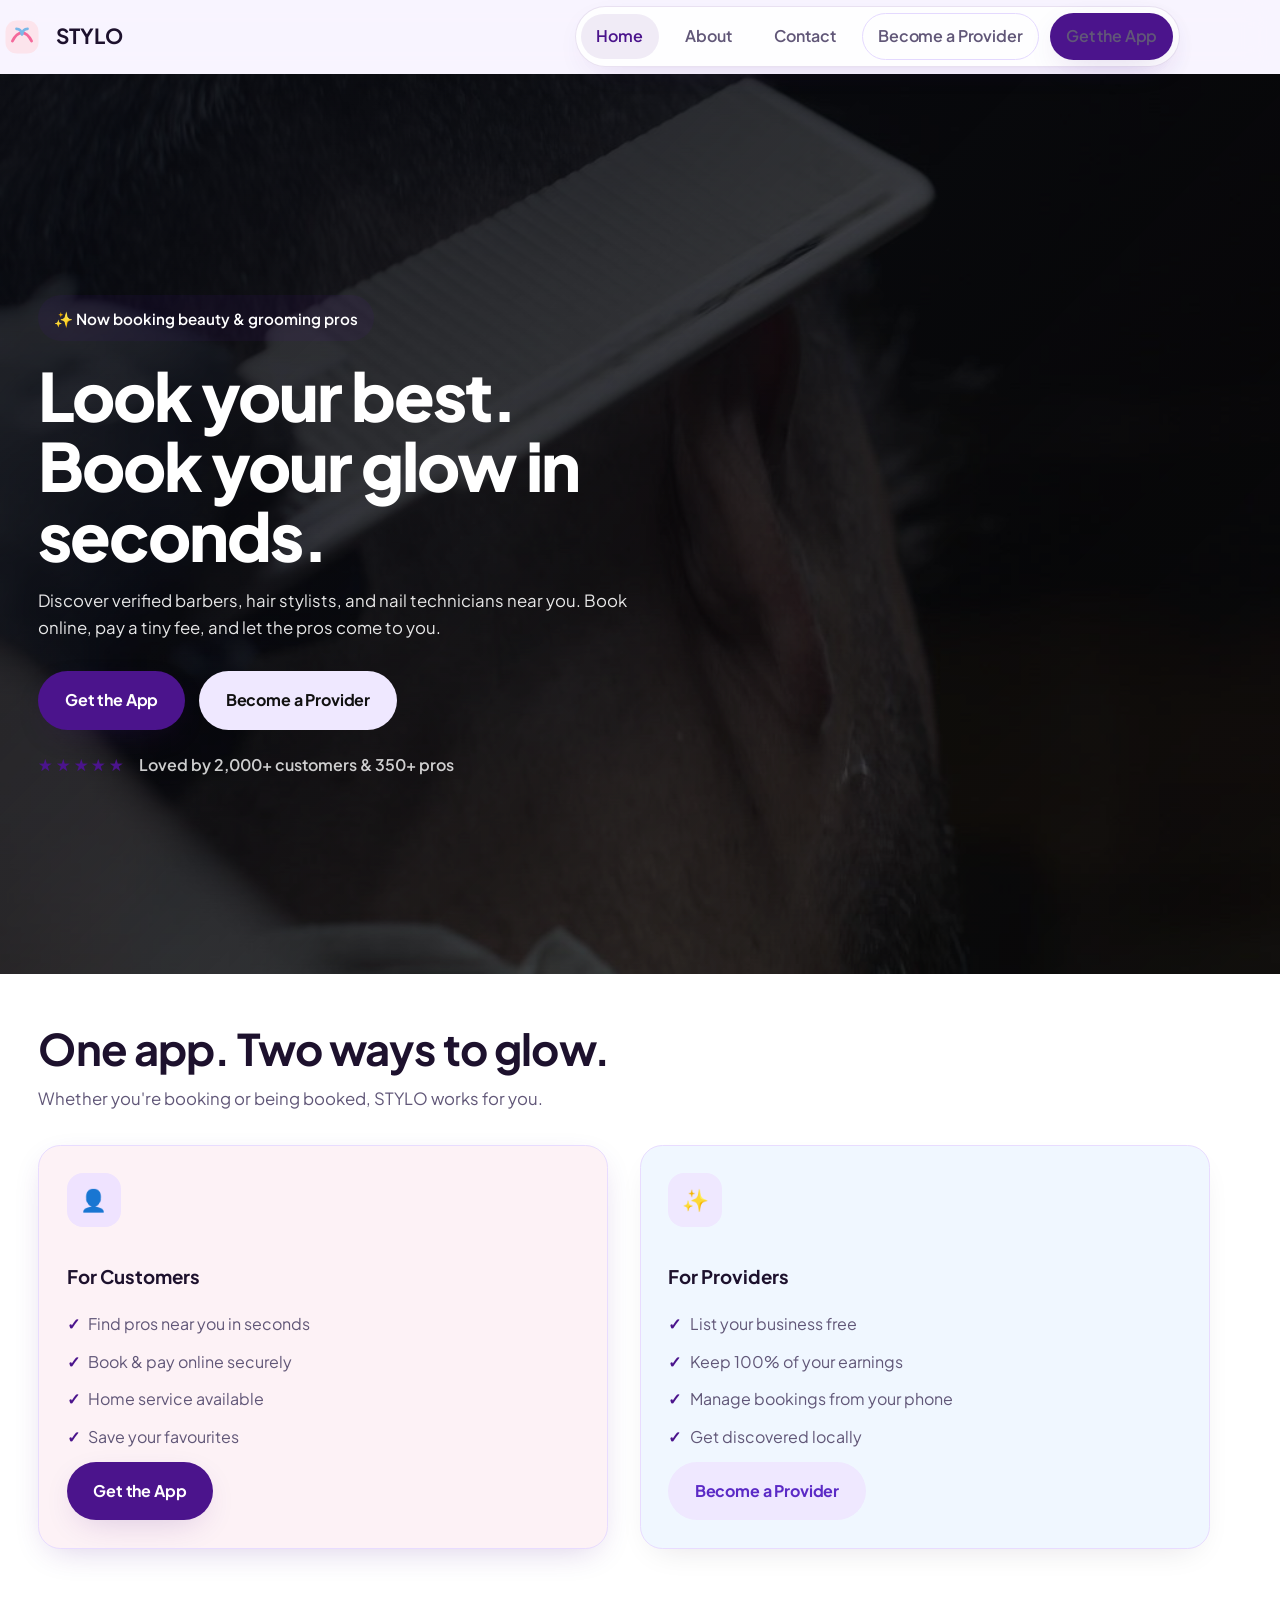
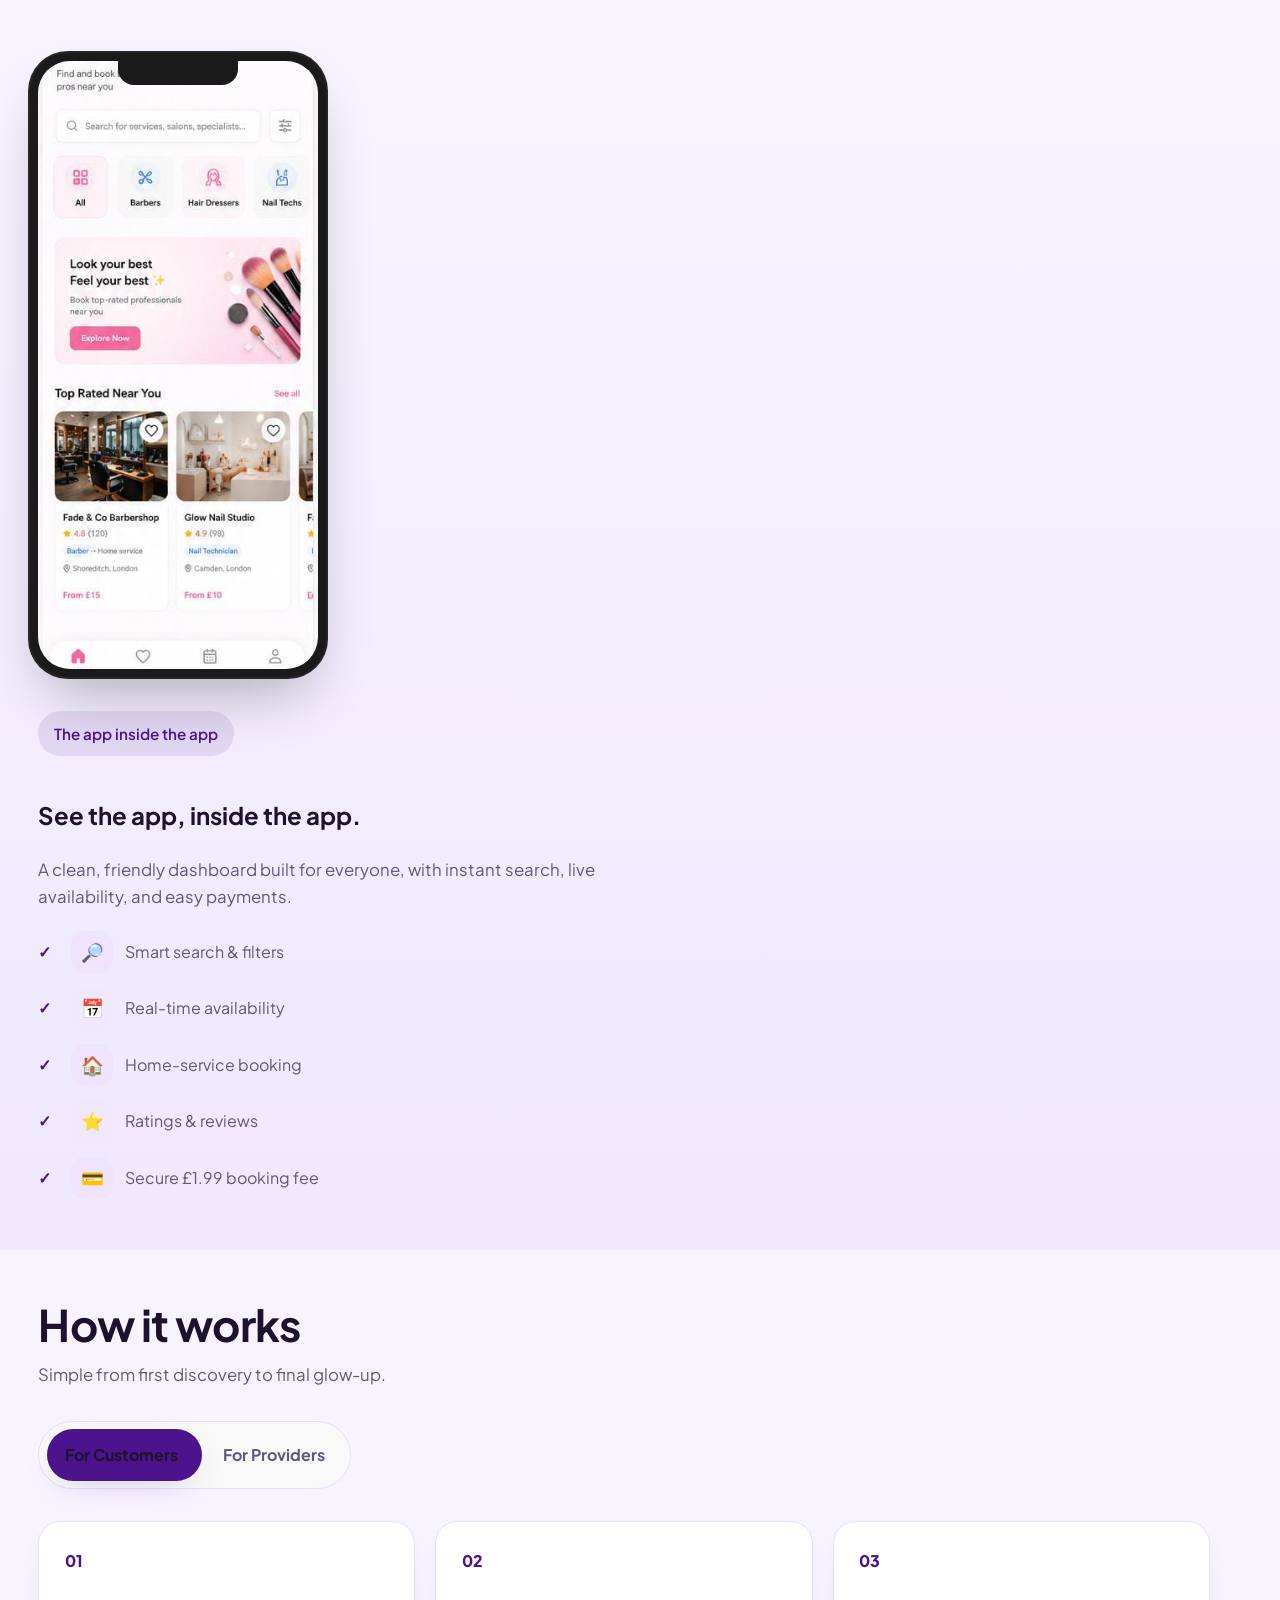
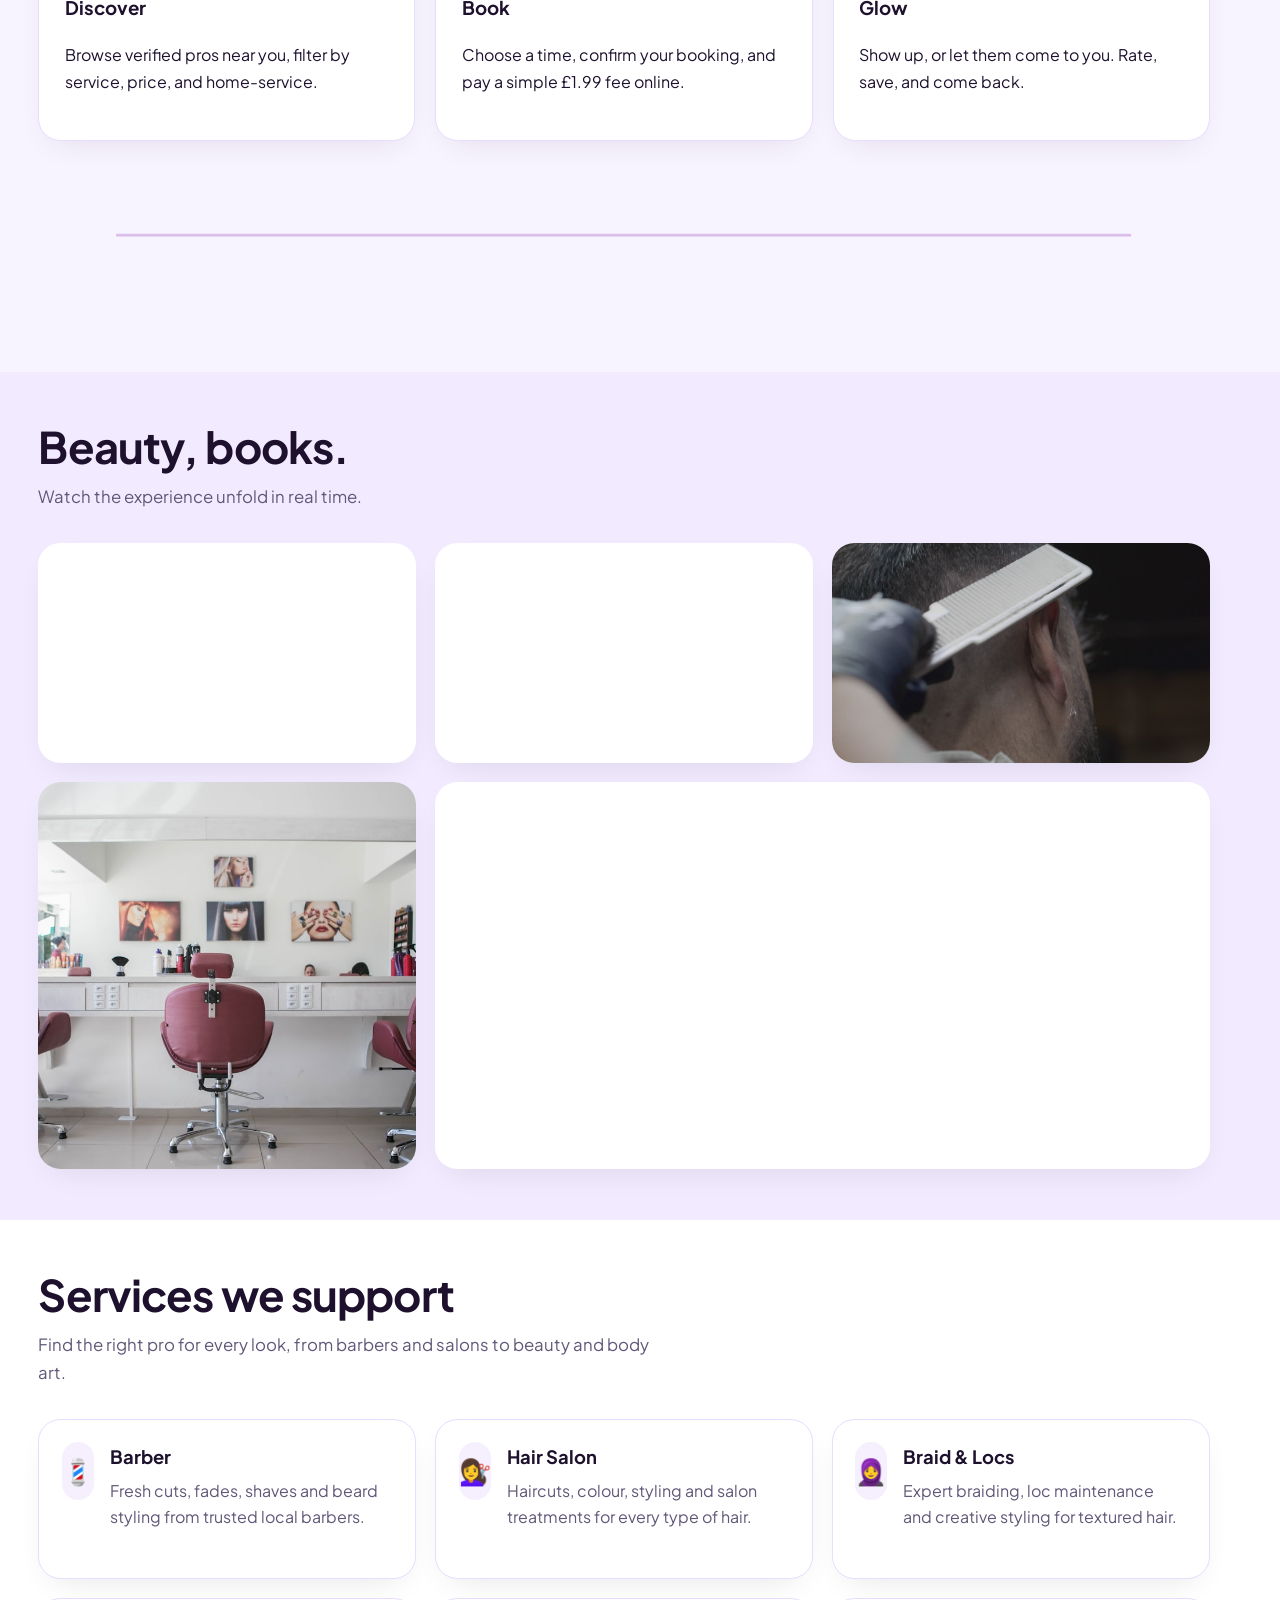
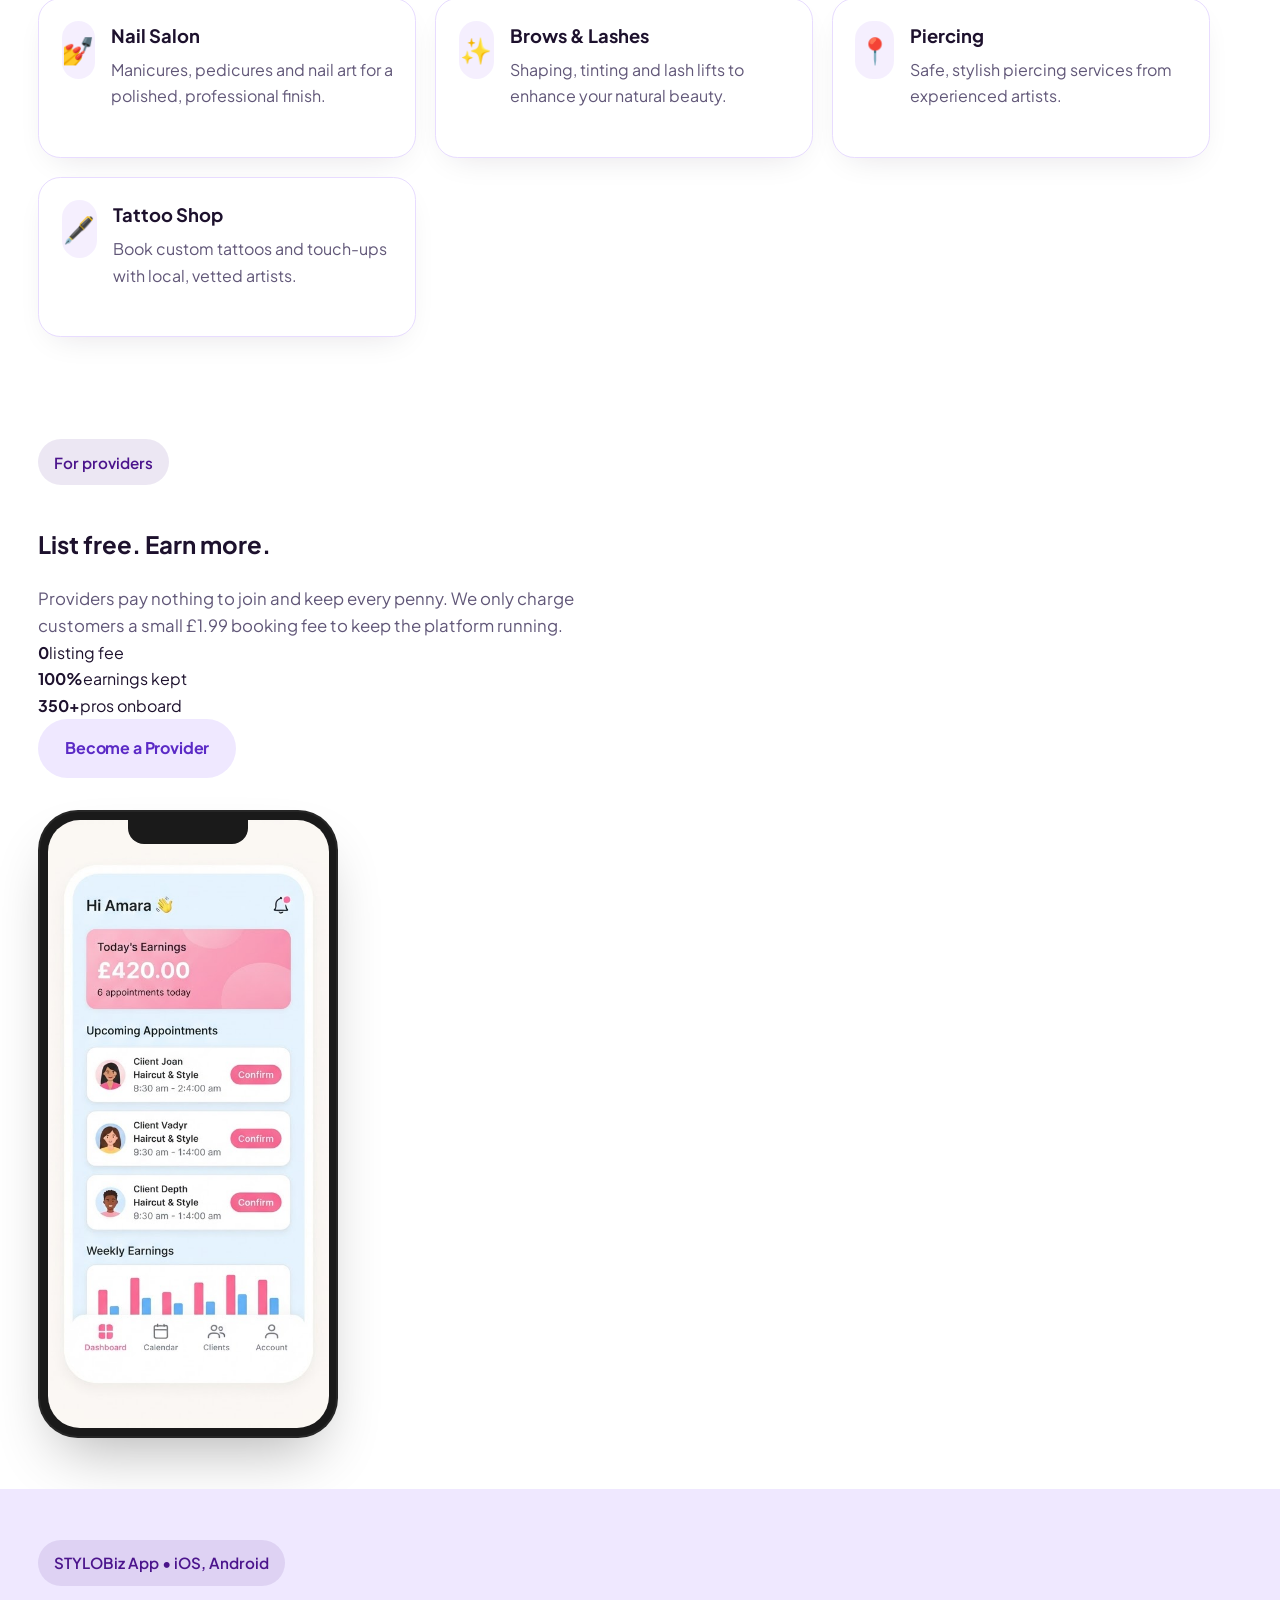
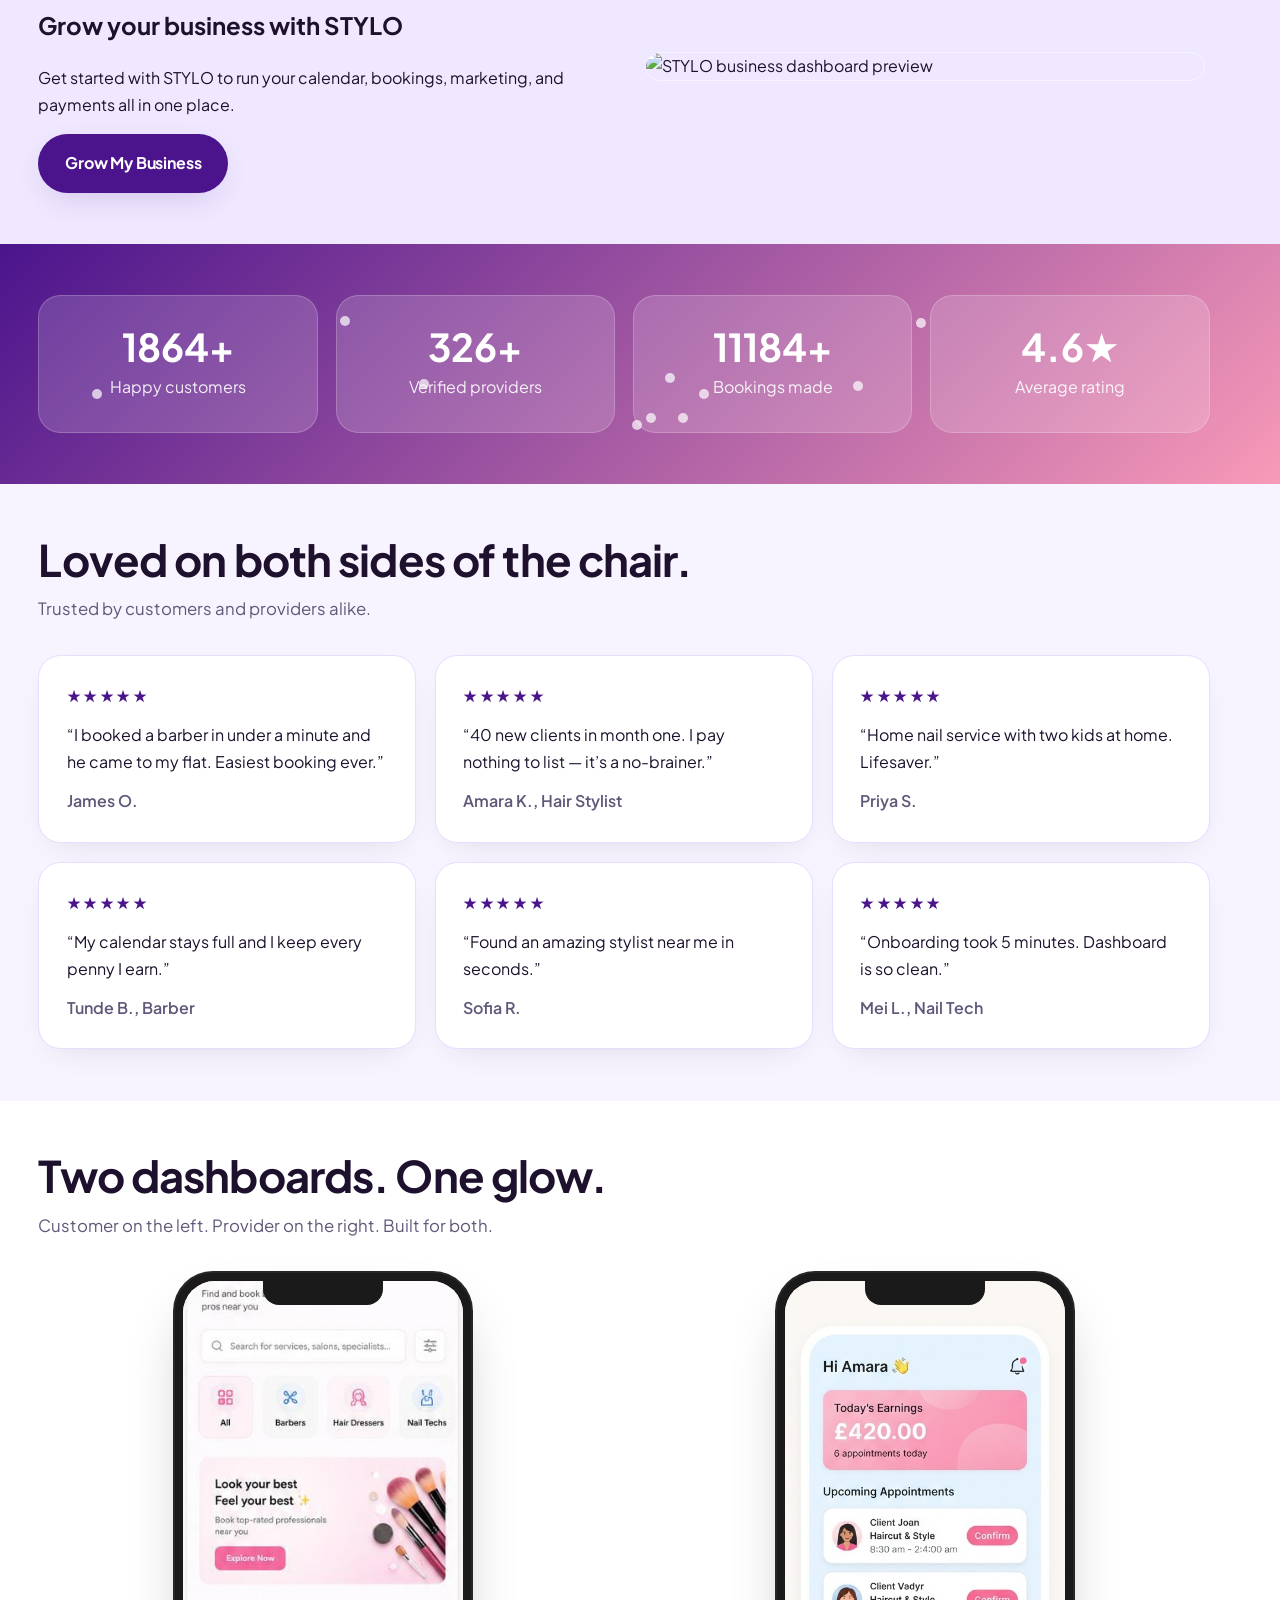
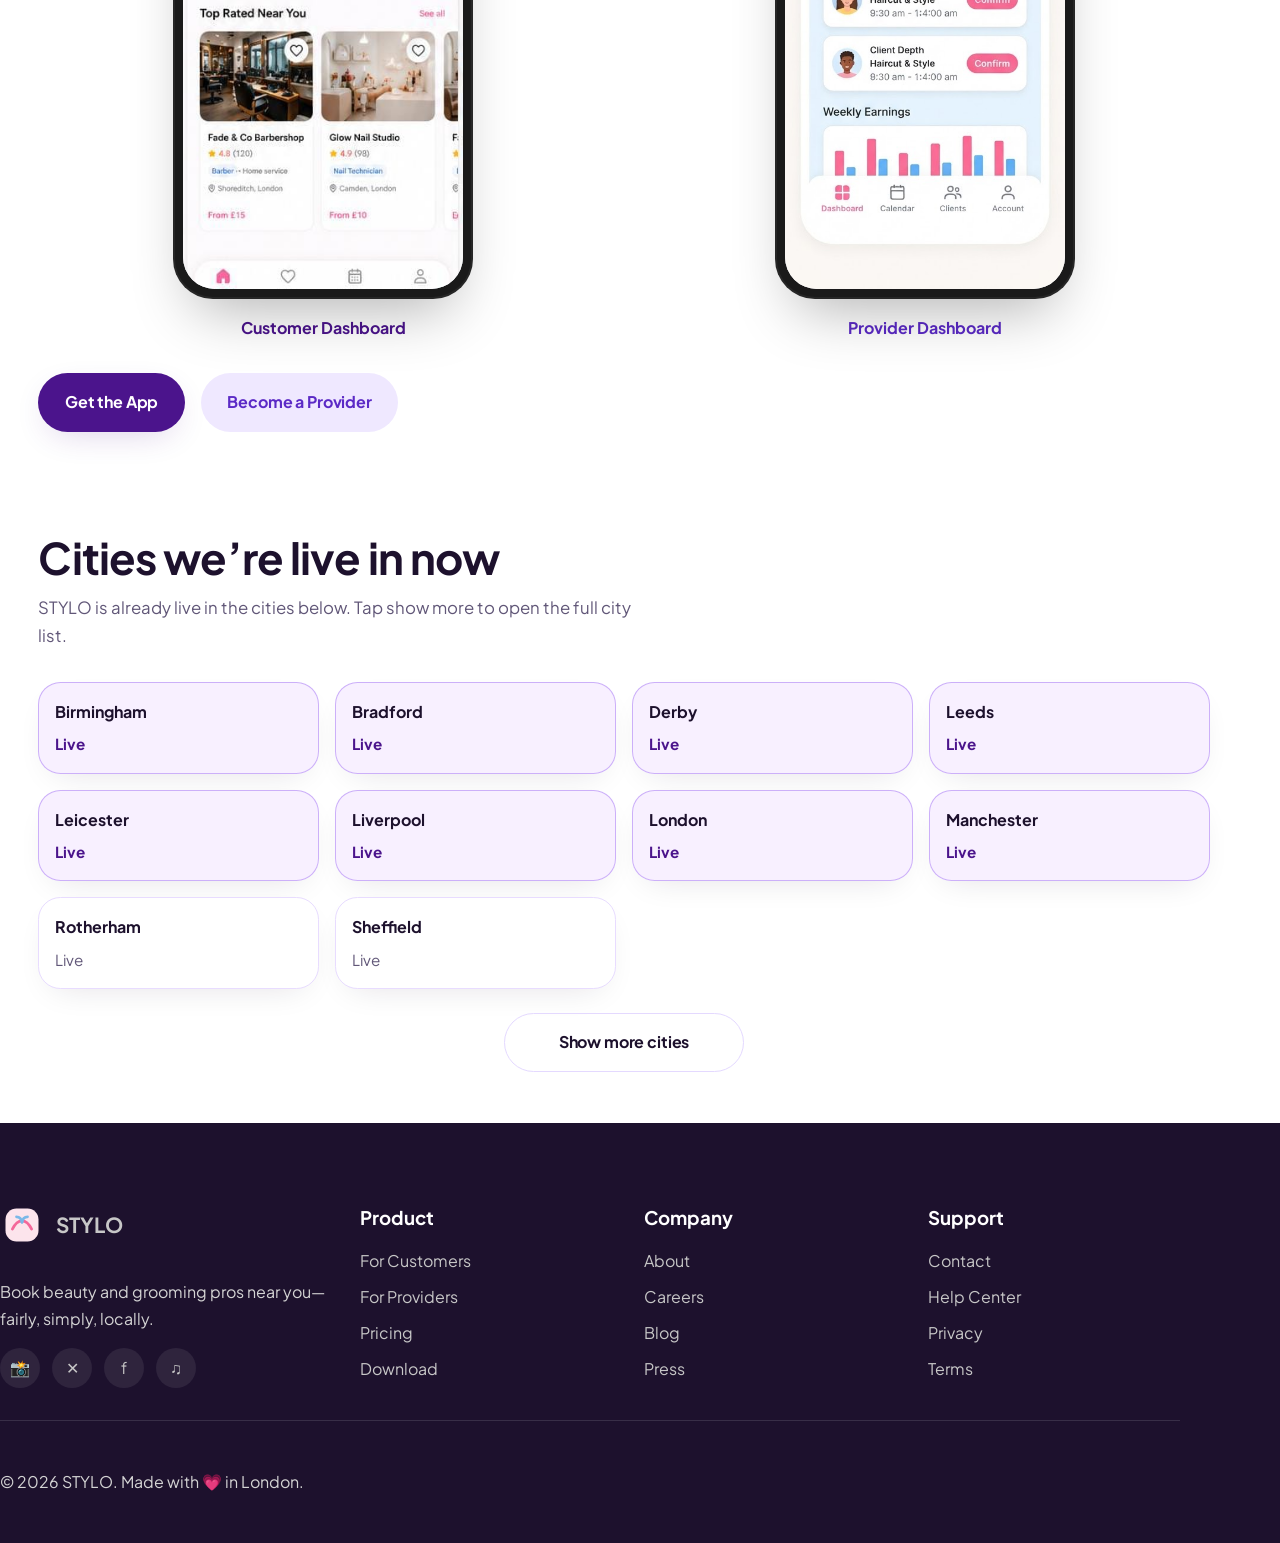
==== commit 7b087c86: "Refresh branding and navigation" ====
--- a/index.html
+++ b/index.html
@@ -13,6 +13,172 @@
     <link rel="preconnect" href="https://fonts.gstatic.com" crossorigin />
     <link href="https://fonts.googleapis.com/css2?family=Plus+Jakarta+Sans:wght@400;500;600;700;800&display=swap" rel="stylesheet" />
     <link rel="stylesheet" href="styles.css" />
+    <style>
+      /* Homepage-specific layout and visibility fixes */
+      body {
+        text-align: left;
+      }
+
+      .container {
+        margin-left: 0 !important;
+        margin-right: auto !important;
+        width: min(var(--container), calc(100% - 2rem)) !important;
+        padding-left: 0 !important;
+        padding-right: 0 !important;
+      }
+
+      .hero {
+        min-height: 100vh;
+      }
+
+      .hero__grid {
+        display: grid;
+        grid-template-columns: minmax(0, 1.1fr) minmax(0, 0.9fr);
+        align-items: center;
+        justify-items: start;
+        gap: 2rem;
+      }
+
+      .hero__content,
+      .section,
+      .section .container,
+      .audience-grid,
+      .services-grid,
+      .showcase-grid,
+      .testimonial-grid,
+      .stats-grid,
+      .phone-pair,
+      .city-grid,
+      .footer-grid {
+        text-align: left;
+      }
+
+      .hero__content {
+        max-width: 720px;
+      }
+
+      .section-heading--center {
+        text-align: left;
+      }
+
+      .hero__overlay {
+        background: linear-gradient(135deg, rgba(8, 10, 18, 0.7), rgba(8, 10, 18, 0.45) 40%, rgba(8, 10, 18, 0.15) 70%, rgba(8, 10, 18, 0.05) 100%);
+      }
+
+      .hero__video {
+        filter: brightness(0.42) saturate(1.05);
+      }
+
+      .hero__content .display-heading,
+      .hero__content .hero__subhead,
+      .hero__content .trust-row,
+      .hero__content .pill,
+      .hero__actions .btn {
+        color: #fff;
+      }
+
+      .hero__content .hero__subhead {
+        color: rgba(255, 255, 255, 0.9);
+      }
+
+      .hero__content .trust-row {
+        color: rgba(255, 255, 255, 0.8);
+      }
+
+      .hero__actions .btn--secondary {
+        color: #111;
+      }
+
+      .hero__actions,
+      .trust-row,
+      .footer-cta {
+        justify-content: flex-start;
+      }
+
+      .showcase-phones {
+        justify-content: flex-start;
+        flex-wrap: wrap;
+      }
+
+      .showcase-phones .phone-wrap {
+        min-width: min(320px, 100%);
+      }
+
+      .section {
+        padding-inline: clamp(1rem, 4vw, 2.4rem);
+      }
+
+      .section h2,
+      .section p,
+      .card,
+      .service-card,
+      .testimonial-card,
+      .city-card,
+      .footer-cta {
+        text-align: left;
+      }
+
+      @media (max-width: 1024px) {
+        .hero__grid,
+        .showcase-grid,
+        .spotlight-grid,
+        .business-grid,
+        .audience-grid,
+        .services-grid,
+        .testimonial-grid,
+        .stats-grid,
+        .phone-pair,
+        .masonry-grid,
+        .footer-grid,
+        .city-grid {
+          grid-template-columns: 1fr !important;
+        }
+
+        .hero__content,
+        .hero__visual {
+          max-width: 100%;
+        }
+
+        .hero__actions .btn {
+          width: 100%;
+        }
+
+        .showcase-copy {
+          order: -1;
+        }
+
+        .showcase-phones {
+          justify-content: center;
+          gap: 1rem;
+        }
+      }
+
+      @media (max-width: 680px) {
+        .nav {
+          gap: 0.75rem;
+        }
+
+        .nav__panel {
+          width: 100%;
+          justify-content: flex-start;
+        }
+
+        .hero {
+          padding-top: 5rem;
+          padding-bottom: 1.5rem;
+        }
+
+        .hero__actions {
+          flex-direction: column;
+          gap: 0.9rem;
+        }
+
+        .phone {
+          width: min(290px, 90vw);
+          margin: 0 auto;
+        }
+      }
+    </style>
   </head>
   <body>
     <header class="site-header" id="top">
@@ -35,8 +201,8 @@
           <a href="index.html" class="active">Home</a>
           <a href="about.html">About</a>
           <a href="contact.html">Contact</a>
-          <a href="#get-app" class="btn btn--outline nav__pill">Become a Provider</a>
-          <a href="#get-app" class="btn btn--primary nav__pill">Get the App</a>
+          <a href="contact.html" class="btn btn--outline nav__pill">Become a Provider</a>
+          <a href="coming-soon.html" class="btn btn--primary nav__pill">Get the App</a>
         </div>
       </nav>
     </header>
@@ -57,22 +223,14 @@
               Discover verified barbers, hair stylists, and nail technicians near you. Book online, pay a tiny fee, and let the pros come to you.
             </p>
             <div class="hero__actions reveal" data-delay="0.2">
-              <a href="#get-app" class="btn btn--primary">Get the App</a>
-              <a href="#providers" class="btn btn--secondary">Become a Provider</a>
+              <a href="coming-soon.html" class="btn btn--primary">Get the App</a>
+              <a href="contact.html" class="btn btn--secondary">Become a Provider</a>
             </div>
             <div class="trust-row reveal" data-delay="0.25">
               <span class="trust-row__stars" aria-hidden="true">★★★★★</span>
               <span>Loved by 2,000+ customers & 350+ pros</span>
             </div>
           </div>
-          <div class="hero__visual reveal" data-delay="0.12">
-            <div class="hero__blob"></div>
-            <div class="phone phone--float phone--video" style="--tilt:-3deg">
-              <div class="phone__screen">
-                <video autoplay muted loop playsinline poster="assets/app-lifestyle-2-poster.jpg">
-                  <source src="assets/app-lifestyle-2.mp4" type="video/mp4" />
-                </video>
-              </div>
             </div>
           </div>
         </div>
@@ -94,7 +252,7 @@
                 <li>Home service available</li>
                 <li>Save your favourites</li>
               </ul>
-              <a href="#get-app" class="btn btn--primary">Get the App</a>
+              <a href="coming-soon.html" class="btn btn--primary">Get the App</a>
             </article>
             <article class="card card--blue reveal" data-delay="0.12">
               <div class="card__icon card__icon--blue">✨</div>
@@ -105,7 +263,7 @@
                 <li>Manage bookings from your phone</li>
                 <li>Get discovered locally</li>
               </ul>
-              <a href="#providers" class="btn btn--secondary">Become a Provider</a>
+              <a href="contact.html" class="btn btn--secondary">Become a Provider</a>
             </article>
           </div>
         </div>
@@ -122,26 +280,6 @@
                   </div>
                 </div>
               </div>
-
-              <div class="phone-wrap phone-wrap--md">
-                <div class="phone phone--float phone--video phone--tilt-6">
-                  <div class="phone__screen">
-                    <video autoplay muted loop playsinline poster="assets/app-lifestyle-1-poster.jpg">
-                      <source src="assets/app-lifestyle-1.mp4" type="video/mp4" />
-                    </video>
-                  </div>
-                </div>
-              </div>
-
-              <div class="phone-wrap phone-wrap--sm">
-                <div class="phone phone--float phone--video phone--tilt-10">
-                  <div class="phone__screen">
-                    <video autoplay muted loop playsinline poster="assets/hero-poster.jpg">
-                      <source src="assets/hero-loop.mp4" type="video/mp4" />
-                    </video>
-                  </div>
-                </div>
-              </div>
             </div>
           </div>
           <div class="showcase-copy reveal" data-delay="0.08">
@@ -153,7 +291,7 @@
               <li><span class="feature-list__icon feature-list__icon--blue">📅</span><span>Real-time availability</span></li>
               <li><span class="feature-list__icon feature-list__icon--pink">🏠</span><span>Home-service booking</span></li>
               <li><span class="feature-list__icon feature-list__icon--blue">⭐</span><span>Ratings & reviews</span></li>
-              <li><span class="feature-list__icon feature-list__icon--pink">💳</span><span>Secure £2.99 booking fee</span></li>
+              <li><span class="feature-list__icon feature-list__icon--pink">💳</span><span>Secure £1.99 booking fee</span></li>
             </ul>
           </div>
         </div>
@@ -180,7 +318,7 @@
               <article class="step-card reveal" data-delay="0.1">
                 <div class="step-card__number">02</div>
                 <h3>Book</h3>
-                <p>Choose a time, confirm your booking, and pay a simple £2.99 fee online.</p>
+                <p>Choose a time, confirm your booking, and pay a simple £1.99 fee online.</p>
               </article>
               <article class="step-card reveal" data-delay="0.15">
                 <div class="step-card__number">03</div>
@@ -251,14 +389,74 @@
         </div>
       </section>
 
+      <section class="section section--services">
+        <div class="container">
+          <div class="section-heading section-heading--center reveal">
+            <h2>Services we support</h2>
+            <p>Find the right pro for every look, from barbers and salons to beauty and body art.</p>
+          </div>
+          <div class="services-grid">
+            <article class="service-card reveal" data-delay="0.05">
+              <div class="service-card__icon">💈</div>
+              <div>
+                <h3>Barber</h3>
+                <p>Fresh cuts, fades, shaves and beard styling from trusted local barbers.</p>
+              </div>
+            </article>
+            <article class="service-card reveal" data-delay="0.08">
+              <div class="service-card__icon">💇‍♀️</div>
+              <div>
+                <h3>Hair Salon</h3>
+                <p>Haircuts, colour, styling and salon treatments for every type of hair.</p>
+              </div>
+            </article>
+            <article class="service-card reveal" data-delay="0.11">
+              <div class="service-card__icon">🧕</div>
+              <div>
+                <h3>Braid &amp; Locs</h3>
+                <p>Expert braiding, loc maintenance and creative styling for textured hair.</p>
+              </div>
+            </article>
+            <article class="service-card reveal" data-delay="0.14">
+              <div class="service-card__icon">💅</div>
+              <div>
+                <h3>Nail Salon</h3>
+                <p>Manicures, pedicures and nail art for a polished, professional finish.</p>
+              </div>
+            </article>
+            <article class="service-card reveal" data-delay="0.17">
+              <div class="service-card__icon">✨</div>
+              <div>
+                <h3>Brows &amp; Lashes</h3>
+                <p>Shaping, tinting and lash lifts to enhance your natural beauty.</p>
+              </div>
+            </article>
+            <article class="service-card reveal" data-delay="0.2">
+              <div class="service-card__icon">📍</div>
+              <div>
+                <h3>Piercing</h3>
+                <p>Safe, stylish piercing services from experienced artists.</p>
+              </div>
+            </article>
+            <article class="service-card reveal" data-delay="0.23">
+              <div class="service-card__icon">🖋️</div>
+              <div>
+                <h3>Tattoo Shop</h3>
+                <p>Book custom tattoos and touch-ups with local, vetted artists.</p>
+              </div>
+            </article>
+          </div>
+        </div>
+      </section>
+
       <section class="section section--provider-spotlight">
         <div class="container spotlight-grid">
           <div class="spotlight-copy reveal">
             <div class="pill pill--soft">For providers</div>
             <h2>List free. Earn more.</h2>
-            <p>Providers pay nothing to join and keep every penny. We only charge customers a small £2.99 booking fee to keep the platform running.</p>
+            <p>Providers pay nothing to join and keep every penny. We only charge customers a small £1.99 booking fee to keep the platform running.</p>
             <div class="stats-row">
-              <div><strong>£0</strong><span>listing fee</span></div>
+              <div><strong>0</strong><span>listing fee</span></div>
               <div><strong>100%</strong><span>earnings kept</span></div>
               <div><strong>350+</strong><span>pros onboard</span></div>
             </div>
@@ -270,6 +468,20 @@
                 <img src="assets/provider-dashboard.png" alt="STYLO provider dashboard preview" loading="lazy" decoding="async" />
               </div>
             </div>
+          </div>
+        </div>
+      </section>
+
+      <section class="section section--business">
+        <div class="container business-grid">
+          <div class="business-copy reveal">
+            <div class="pill pill--soft">STYLOBiz App • iOS, Android</div>
+            <h2>Grow your business with STYLO</h2>
+            <p>Get started with STYLO to run your calendar, bookings, marketing, and payments all in one place.</p>
+            <a href="contact.html" class="btn btn--primary">Grow My Business</a>
+          </div>
+          <div class="business-visual reveal" data-delay="0.08">
+            <img class="business-image" src="https://i.pinimg.com/736x/14/64/c9/1464c98b31ac730817d99b812a349699.jpg" alt="STYLO business dashboard preview" loading="lazy" decoding="async" />
           </div>
         </div>
       </section>
@@ -364,8 +576,234 @@
             </div>
           </div>
           <div class="footer-cta reveal" id="get-app">
-            <a href="#top" class="btn btn--primary">Get the App</a>
-            <a href="#providers" class="btn btn--secondary">Become a Provider</a>
+            <a href="coming-soon.html" class="btn btn--primary">Get the App</a>
+            <a href="contact.html" class="btn btn--secondary">Become a Provider</a>
+          </div>
+        </div>
+      </section>
+
+      <section class="section section--cities">
+        <div class="container">
+          <div class="section-heading section-heading--center reveal">
+            <h2>Cities we’re live in now</h2>
+            <p>STYLO is already live in the cities below. Tap show more to open the full city list.</p>
+          </div>
+          <div class="city-grid">
+            <article class="city-card reveal" data-delay="0.05">
+              <h3>Bath</h3>
+              <p>Coming soon</p>
+            </article>
+            <article class="city-card reveal city-card--live" data-delay="0.06">
+              <h3>Birmingham</h3>
+              <p>Live</p>
+            </article>
+            <article class="city-card reveal city-card--live" data-delay="0.07">
+              <h3>Bradford</h3>
+              <p>Live</p>
+            </article>
+            <article class="city-card reveal" data-delay="0.08">
+              <h3>Brighton &amp; Hove</h3>
+              <p>Coming soon</p>
+            </article>
+            <article class="city-card reveal" data-delay="0.09">
+              <h3>Bristol</h3>
+              <p>Coming soon</p>
+            </article>
+            <article class="city-card reveal" data-delay="0.1">
+              <h3>Cambridge</h3>
+              <p>Coming soon</p>
+            </article>
+            <article class="city-card reveal" data-delay="0.11">
+              <h3>Canterbury</h3>
+              <p>Coming soon</p>
+            </article>
+            <article class="city-card reveal" data-delay="0.12">
+              <h3>Carlisle</h3>
+              <p>Coming soon</p>
+            </article>
+            <article class="city-card reveal" data-delay="0.13">
+              <h3>Chelmsford</h3>
+              <p>Coming soon</p>
+            </article>
+            <article class="city-card reveal" data-delay="0.14">
+              <h3>Chester</h3>
+              <p>Coming soon</p>
+            </article>
+            <article class="city-card reveal" data-delay="0.15">
+              <h3>Chichester</h3>
+              <p>Coming soon</p>
+            </article>
+            <article class="city-card reveal" data-delay="0.16">
+              <h3>Colchester</h3>
+              <p>Coming soon</p>
+            </article>
+            <article class="city-card reveal" data-delay="0.17">
+              <h3>Coventry</h3>
+              <p>Coming soon</p>
+            </article>
+            <article class="city-card reveal city-card--live" data-delay="0.18">
+              <h3>Derby</h3>
+              <p>Live</p>
+            </article>
+            <article class="city-card reveal" data-delay="0.19">
+              <h3>Doncaster</h3>
+              <p>Coming soon</p>
+            </article>
+            <article class="city-card reveal" data-delay="0.2">
+              <h3>Durham</h3>
+              <p>Coming soon</p>
+            </article>
+            <article class="city-card reveal" data-delay="0.21">
+              <h3>Ely</h3>
+              <p>Coming soon</p>
+            </article>
+            <article class="city-card reveal" data-delay="0.22">
+              <h3>Exeter</h3>
+              <p>Coming soon</p>
+            </article>
+            <article class="city-card reveal" data-delay="0.23">
+              <h3>Gloucester</h3>
+              <p>Coming soon</p>
+            </article>
+            <article class="city-card reveal" data-delay="0.24">
+              <h3>Hereford</h3>
+              <p>Coming soon</p>
+            </article>
+            <article class="city-card reveal" data-delay="0.25">
+              <h3>Kingston upon Hull</h3>
+              <p>Coming soon</p>
+            </article>
+            <article class="city-card reveal" data-delay="0.26">
+              <h3>Lancaster</h3>
+              <p>Coming soon</p>
+            </article>
+            <article class="city-card reveal city-card--live" data-delay="0.27">
+              <h3>Leeds</h3>
+              <p>Live</p>
+            </article>
+            <article class="city-card reveal city-card--live" data-delay="0.28">
+              <h3>Leicester</h3>
+              <p>Live</p>
+            </article>
+            <article class="city-card reveal" data-delay="0.29">
+              <h3>Lichfield</h3>
+              <p>Coming soon</p>
+            </article>
+            <article class="city-card reveal" data-delay="0.3">
+              <h3>Lincoln</h3>
+              <p>Coming soon</p>
+            </article>
+            <article class="city-card reveal city-card--live" data-delay="0.31">
+              <h3>Liverpool</h3>
+              <p>Live</p>
+            </article>
+            <article class="city-card reveal city-card--live" data-delay="0.32">
+              <h3>London</h3>
+              <p>Live</p>
+            </article>
+            <article class="city-card reveal city-card--live" data-delay="0.33">
+              <h3>Manchester</h3>
+              <p>Live</p>
+            </article>
+            <article class="city-card reveal" data-delay="0.34">
+              <h3>Milton Keynes</h3>
+              <p>Coming soon</p>
+            </article>
+            <article class="city-card reveal" data-delay="0.35">
+              <h3>Newcastle upon Tyne</h3>
+              <p>Coming soon</p>
+            </article>
+            <article class="city-card reveal" data-delay="0.36">
+              <h3>Norwich</h3>
+              <p>Coming soon</p>
+            </article>
+            <article class="city-card reveal" data-delay="0.37">
+              <h3>Nottingham</h3>
+              <p>Coming soon</p>
+            </article>
+            <article class="city-card reveal" data-delay="0.38">
+              <h3>Oxford</h3>
+              <p>Coming soon</p>
+            </article>
+            <article class="city-card reveal" data-delay="0.39">
+              <h3>Peterborough</h3>
+              <p>Coming soon</p>
+            </article>
+            <article class="city-card reveal" data-delay="0.4">
+              <h3>Plymouth</h3>
+              <p>Coming soon</p>
+            </article>
+            <article class="city-card reveal" data-delay="0.41">
+              <h3>Portsmouth</h3>
+              <p>Coming soon</p>
+            </article>
+            <article class="city-card reveal" data-delay="0.42">
+              <h3>Preston</h3>
+              <p>Coming soon</p>
+            </article>
+            <article class="city-card reveal" data-delay="0.425">
+              <h3>Rotherham</h3>
+              <p>Live</p>
+            </article>
+            <article class="city-card reveal" data-delay="0.43">
+              <h3>Ripon</h3>
+              <p>Coming soon</p>
+            </article>
+            <article class="city-card reveal" data-delay="0.44">
+              <h3>Salford</h3>
+              <p>Coming soon</p>
+            </article>
+            <article class="city-card reveal" data-delay="0.45">
+              <h3>Salisbury</h3>
+              <p>Coming soon</p>
+            </article>
+            <article class="city-card reveal" data-delay="0.46">
+              <h3>Sheffield</h3>
+              <p>Live</p>
+            </article>
+            <article class="city-card reveal" data-delay="0.47">
+              <h3>Southampton</h3>
+              <p>Coming soon</p>
+            </article>
+            <article class="city-card reveal" data-delay="0.48">
+              <h3>Southend-on-Sea</h3>
+              <p>Coming soon</p>
+            </article>
+            <article class="city-card reveal" data-delay="0.49">
+              <h3>St Albans</h3>
+              <p>Coming soon</p>
+            </article>
+            <article class="city-card reveal" data-delay="0.5">
+              <h3>Stoke-on-Trent</h3>
+              <p>Coming soon</p>
+            </article>
+            <article class="city-card reveal" data-delay="0.51">
+              <h3>Sunderland</h3>
+              <p>Coming soon</p>
+            </article>
+            <article class="city-card reveal" data-delay="0.52">
+              <h3>Truro</h3>
+              <p>Coming soon</p>
+            </article>
+            <article class="city-card reveal" data-delay="0.53">
+              <h3>Wakefield</h3>
+              <p>Coming soon</p>
+            </article>
+            <article class="city-card reveal" data-delay="0.54">
+              <h3>Wells</h3>
+              <p>Coming soon</p>
+            </article>
+            <article class="city-card reveal" data-delay="0.55">
+              <h3>Westminster</h3>
+              <p>Coming soon</p>
+            </article>
+            <article class="city-card reveal" data-delay="0.56">
+              <h3>Winchester</h3>
+              <p>Coming soon</p>
+            </article>
+          </div>
+          <div class="city-actions reveal">
+            <button class="btn btn--outline city-toggle" type="button">Show more cities</button>
           </div>
         </div>
       </section>
@@ -430,4 +868,4 @@
     <div class="toast" role="status" aria-live="polite"></div>
     <script src="script.js"></script>
   </body>
-</html>
+</html>
--- a/styles.css
+++ b/styles.css
@@ -1,88 +1,98 @@
 :root {
-  --bg: #fdfdfd;
-  --bg-soft: #fdf2f6;
-  --bg-blue: #ebf5ff;
-  --pink: #f4689a;
-  --pink-strong: #e05588;
-  --pink-soft: #fce4ec;
-  --blue: #7ab8e8;
-  --blue-strong: #2563eb;
-  --text: #1a1a1a;
-  --text-muted: #6b6b6b;
-  --line: #f0f0f0;
+  --bg: #f8f4ff;
+  --bg-soft: #f2ebff;
+  --bg-blue: #efe8ff;
+  --pink: #4b148c;
+  --pink-strong: #2f0d5e;
+  --pink-soft: #efe3ff;
+  --blue: #7c5cff;
+  --blue-strong: #5b2ac6;
+  --text: #1d112d;
+  --text-muted: #615778;
+  --line: #e8dcff;
   --white: #ffffff;
-  --shadow: 0 8px 30px -12px rgba(244, 104, 154, 0.25);
-  --shadow-card: 0 8px 30px -12px rgba(0, 0, 0, 0.08);
-  --radius-xl: 1.5rem;
+  --shadow: 0 10px 34px -12px rgba(75, 20, 140, 0.24);
+  --shadow-card: 0 12px 34px -16px rgba(29, 17, 45, 0.14);
+  --radius-xl: 1.4rem;
   --radius-pill: 999px;
-  --container: 1280px;
+  --container: 1180px;
+  --section-pad: clamp(2.4rem, 4vw, 3.6rem);
 }
 
 * { box-sizing: border-box; }
-html { scroll-behavior: smooth; }
+html { scroll-behavior: smooth; scroll-padding-top: 92px; }
 body {
   margin: 0;
   font-family: 'Plus Jakarta Sans', 'Inter', -apple-system, BlinkMacSystemFont, 'Segoe UI', sans-serif;
   color: var(--text);
   background: var(--bg);
-  line-height: 1.7;
-  font-size: 1.0625rem;
+  line-height: 1.65;
+  font-size: 1rem;
   overflow-x: hidden;
-}
+  min-height: 100vh;
+}
+main { overflow-x: hidden; }
 a { color: inherit; text-decoration: none; }
-img, video, iframe { max-width: 100%; }
+img, video, iframe { max-width: 100%; display: block; }
+img {
+  width: 100%;
+  height: auto;
+  object-fit: cover;
+  object-position: center;
+}
 button, input, select, textarea { font: inherit; }
 button { cursor: pointer; }
-:focus-visible { outline: 3px solid rgba(244, 104, 154, 0.45); outline-offset: 3px; }
-.container { width: min(var(--container), calc(100% - 3rem)); margin: 0 auto; }
-.section { padding: clamp(3rem, 6vw, 5rem) 0; position: relative; }
-.display-heading { font-size: clamp(2.75rem, 7vw, 5.5rem); line-height: 1.05; letter-spacing: -0.03em; font-weight: 800; margin: 0 0 1.2rem; }
-.section-heading { margin-bottom: 2rem; }
-.section-heading h2, .story-copy h2, .contact-details h2, .faq h2, .about-hero h1, .contact-hero h1 { font-size: clamp(2rem, 3.4vw, 2.8rem); line-height: 1.1; margin: 0 0 0.75rem; letter-spacing: -0.02em; }
-.section-heading--center { text-align: center; max-width: 720px; margin-inline: auto; margin-bottom: 3rem; }
-.section-heading p, .hero__subhead, .story-copy p, .contact-hero p, .about-hero p, .spotlight-copy p, .showcase-copy p { color: var(--text-muted); font-size: 1.05rem; max-width: 620px; }
+:focus-visible { outline: 3px solid rgba(124, 58, 237, 0.32); outline-offset: 3px; }
+.container { width: min(var(--container), calc(100% - 1.6rem)); margin: 0 auto; }
+.section { padding: var(--section-pad) 0; position: relative; }
+.display-heading { font-size: clamp(2.3rem, 5.2vw, 4.2rem); line-height: 1.05; letter-spacing: -0.03em; font-weight: 800; margin: 0 0 1rem; }
+.section-heading { margin-bottom: 2rem; text-align: left; }
+.section-heading h2, .story-copy h2, .contact-details h2, .faq h2, .about-hero h1, .contact-hero h1 { font-size: clamp(2rem, 3.4vw, 2.8rem); line-height: 1.1; margin: 0 0 0.75rem; letter-spacing: -0.02em; text-align: left; }
+.section-heading--center { text-align: left; max-width: none; margin-inline: 0; margin-bottom: 2rem; }
+.section-heading p, .hero__subhead, .story-copy p, .contact-hero p, .about-hero p, .spotlight-copy p, .showcase-copy p { color: var(--text-muted); font-size: 1.05rem; max-width: 620px; text-align: left; margin: 0; }
 .pill { display: inline-flex; align-items: center; gap: 0.4rem; padding: 0.65rem 1rem; border-radius: var(--radius-pill); font-weight: 600; font-size: 0.95rem; margin-bottom: 1.25rem; }
-.pill--soft { background: rgba(244, 104, 154, 0.12); color: var(--pink); }
+.pill--soft { background: rgba(75, 20, 140, 0.1); color: var(--pink); }
 .btn { display: inline-flex; align-items: center; justify-content: center; gap: 0.6rem; min-height: 48px; padding: 0.95rem 1.6rem; border-radius: var(--radius-pill); border: 1px solid transparent; font-weight: 700; letter-spacing: -0.01em; transition: all 0.3s cubic-bezier(0.4, 0, 0.2, 1); }
 .btn:hover { transform: translateY(-3px) scale(1.02); }
 .btn--primary { background: var(--pink); color: var(--white); box-shadow: var(--shadow); }
-.btn--primary:hover { background: var(--pink-strong); box-shadow: 0 12px 30px -8px rgba(244, 104, 154, 0.5); }
+.btn--primary:hover { background: var(--pink-strong); box-shadow: 0 12px 30px -8px rgba(75, 20, 140, 0.34); }
 .btn--secondary { background: var(--bg-blue); color: var(--blue-strong); }
-.btn--secondary:hover { background: #d6ebff; }
-.btn--outline { border-color: #e5e5e5; background: transparent; color: var(--text); }
+.btn--secondary:hover { background: #e1d6ff; }
+.btn--outline { border-color: #e4d9ff; background: transparent; color: var(--text); }
 .btn--outline:hover { border-color: var(--pink); color: var(--pink); }
-.site-header { position: fixed; inset: 0 0 auto 0; z-index: 1000; height: 80px; background: rgba(253, 253, 253, 0.75); backdrop-filter: blur(16px) saturate(180%); border-bottom: 1px solid transparent; transition: all 0.25s ease; }
-.site-header.scrolled { border-bottom-color: var(--line); box-shadow: 0 4px 30px -10px rgba(0, 0, 0, 0.08); }
+.site-header { position: fixed; inset: 0 0 auto 0; z-index: 1000; height: 74px; background: rgba(248, 244, 255, 0.82); backdrop-filter: blur(16px) saturate(180%); border-bottom: 1px solid transparent; transition: all 0.25s ease; }
+.site-header.scrolled { border-bottom-color: var(--line); box-shadow: 0 4px 30px -10px rgba(75, 20, 140, 0.12); }
 .nav { height: 100%; display: flex; align-items: center; justify-content: space-between; gap: 1.25rem; }
 .brand { display: inline-flex; align-items: center; gap: 0.75rem; font-weight: 700; font-size: 1.3rem; color: var(--text); }
 .brand__icon { width: 44px; height: 44px; display: inline-flex; align-items: center; justify-content: center; }
 .brand__icon svg { width: 100%; height: 100%; }
-.nav__panel { display: flex; align-items: center; gap: 1rem; }
-.nav__panel a { color: var(--text-muted); font-weight: 600; }
-.nav__panel a:hover, .nav__panel a.active { color: var(--text); }
+.nav__panel { display: flex; align-items: center; gap: 0.7rem; padding: 0.35rem; border: 1px solid rgba(75, 20, 140, 0.12); border-radius: 999px; background: rgba(255,255,255,0.9); box-shadow: 0 10px 35px -18px rgba(75, 20, 140, 0.24); }
+.nav__panel a { color: var(--text-muted); font-weight: 600; padding: 0.6rem 0.95rem; border-radius: 999px; transition: all 0.25s ease; }
+.nav__panel a:hover, .nav__panel a.active { color: var(--pink); background: rgba(75, 20, 140, 0.08); }
 .nav__panel a.active { color: var(--pink); }
+.nav__pill { min-height: 40px; padding-inline: 1rem; }
 .nav__toggle { display: none; background: transparent; border: 0; padding: 0.5rem; }
 .nav__toggle span { display: block; width: 24px; height: 2px; background: var(--text); margin: 5px 0; border-radius: 2px; }
 .nav__pill { min-height: 42px; padding-inline: 1.15rem; }
-.hero { min-height: 100vh; display: grid; align-items: center; padding-top: 4rem; padding-bottom: 3rem; overflow: hidden; }
+.hero { min-height: 100vh; display: grid; align-items: center; padding-top: 4rem; padding-bottom: 2.4rem; overflow: hidden; }
 .hero__video, .hero__overlay { position: absolute; inset: 0; }
 .hero__video { width: 100%; height: 100%; object-fit: cover; z-index: 0; filter: brightness(1.05) contrast(1.05) saturate(1.1); }
-.hero__overlay { background: linear-gradient(115deg, rgba(253, 253, 253, 0.84) 0%, rgba(253, 253, 253, 0.72) 45%, rgba(253, 253, 253, 0.28) 100%); z-index: 1; }
-.hero__grid { position: relative; z-index: 2; display: grid; grid-template-columns: 1.05fr 0.95fr; align-items: center; gap: 3rem; }
-.hero__content { max-width: 620px; }
-.hero__actions { display: flex; flex-wrap: wrap; gap: 1rem; margin-top: 1.8rem; }
+.hero__overlay { background: linear-gradient(115deg, rgba(253, 253, 253, 0.12) 0%, rgba(253, 253, 253, 0.08) 45%, rgba(253, 253, 253, 0) 100%); z-index: 1; pointer-events: none; }
+.hero__grid { position: relative; z-index: 2; display: grid; grid-template-columns: 1.05fr 0.95fr; align-items: center; gap: 2rem; }
+.hero__content { max-width: 640px; text-align: left; padding-right: clamp(0.25rem, 2vw, 1rem); }
+.hero__actions { display: flex; flex-wrap: wrap; gap: 0.9rem; margin-top: 1.8rem; justify-content: flex-start; }
 .hero__content .btn--primary { animation: pulseGlow 2.4s infinite; }
-.trust-row { margin-top: 1.4rem; display: flex; align-items: center; gap: 0.8rem; font-weight: 600; color: var(--text-muted); }
+.trust-row { margin-top: 1.4rem; display: flex; align-items: center; gap: 0.8rem; font-weight: 600; color: var(--text-muted); justify-content: flex-start; flex-wrap: wrap; }
 .trust-row__stars { color: var(--pink); letter-spacing: 0.16em; }
-.hero__visual { position: relative; min-height: 540px; display: grid; place-items: center; }
-.hero__blob { position: absolute; inset: auto 50% 20% auto; width: 360px; height: 360px; background: radial-gradient(circle, rgba(244,104,154,0.25), transparent 70%); filter: blur(20px); animation: blob 8s ease-in-out infinite; }
+.hero__visual { position: relative; min-height: 440px; display: grid; place-items: center; }
+.hero__blob { position: absolute; inset: auto 50% 20% auto; width: 360px; height: 360px; background: radial-gradient(circle, rgba(75,20,140,0.24), transparent 70%); filter: blur(20px); animation: blob 8s ease-in-out infinite; }
 .phone { width: min(300px, 86vw); border-radius: 2.5rem; background: #1a1a1a; padding: 0.6rem; box-shadow: 0 30px 60px -20px rgba(0,0,0,0.3), 0 0 0 2px rgba(255,255,255,0.05) inset; position: relative; overflow: hidden; transform: scale(var(--phone-scale, 1)); }
 .phone::before { content: ''; position: absolute; top: 0.6rem; left: 50%; transform: translateX(-50%); width: 40%; height: 1.5rem; background: #1a1a1a; border-radius: 0 0 1rem 1rem; z-index: 5; }
 .phone__screen { border-radius: 2rem; overflow: hidden; aspect-ratio: 9 / 19.5; background: var(--bg); position: relative; }
 .phone__screen img, .phone__screen video { width: 100%; height: 100%; object-fit: cover; display: block; }
 .phone__screen::after { content: ''; position: absolute; inset: -100% 0 auto -30%; width: 55%; height: 220%; background: linear-gradient(120deg, rgba(255,255,255,0.0), rgba(255,255,255,0.45), rgba(255,255,255,0)); transform: rotate(20deg) translateX(-100%); animation: shimmer 4.5s linear infinite; pointer-events: none; }
 .phone--float { animation: float 6s ease-in-out infinite; }
-.phone--video { box-shadow: 0 30px 60px -20px rgba(244,104,154,0.35); }
+.phone--video { box-shadow: 0 30px 60px -20px rgba(124,58,237,0.18); }
 .phone--shine .phone__screen { overflow: hidden; }
 .phone--app-loop .phone__screen { background: linear-gradient(135deg, #fdeaf2, #eef7ff); }
 .layer { position: absolute; inset: 0; opacity: 0; transition: opacity 1.2s ease; }
@@ -116,7 +126,7 @@
   .phone__screen::after { animation: none !important; }
 }
 .card, .value-card, .team-card, .testimonial-card, .contact-card, .contact-details, .faq, .about-hero__card, .story-image { background: var(--white); border: 1px solid var(--line); border-radius: var(--radius-xl); box-shadow: var(--shadow-card); }
-.card { padding: 2rem; position: relative; overflow: hidden; }
+.card { padding: 1.7rem; position: relative; overflow: hidden; display: flex; flex-direction: column; align-items: flex-start; }
 .card--pink { background: #fdf2f6; box-shadow: var(--shadow); }
 .card--blue { background: #f0f7ff; }
 .card__icon { width: 54px; height: 54px; border-radius: 16px; display: inline-flex; align-items: center; justify-content: center; font-size: 1.35rem; margin-bottom: 1rem; }
@@ -141,10 +151,16 @@
 .step-card { background: var(--white); border: 1px solid var(--line); border-radius: var(--radius-xl); padding: 1.6rem; box-shadow: var(--shadow-card); position: relative; min-height: 220px; }
 .step-card__number { color: var(--pink); font-weight: 800; font-size: 1rem; margin-bottom: 0.8rem; }
 .steps-line { width: 100%; margin-top: 1rem; }
-.steps-line path { fill: none; stroke: #f4b4cb; stroke-width: 2.2; stroke-dasharray: 800; stroke-dashoffset: 800; transition: stroke-dashoffset 1.3s ease; }
+.steps-line path { fill: none; stroke: #d9bee9; stroke-width: 2.2; stroke-dasharray: 800; stroke-dashoffset: 800; transition: stroke-dashoffset 1.3s ease; }
 .steps-line.is-visible path { stroke-dashoffset: 0; }
 .masonry-grid { display: grid; grid-template-columns: repeat(3, minmax(0, 1fr)); gap: 1.2rem; }
 .masonry-tile { position: relative; overflow: hidden; border-radius: var(--radius-xl); min-height: 220px; background: var(--white); box-shadow: var(--shadow-card); }
+.section--services { background: var(--white); }
+.services-grid { display: grid; grid-template-columns: repeat(3, minmax(0, 1fr)); gap: 1.2rem; }
+.service-card { display: flex; align-items: flex-start; gap: 1rem; padding: 1.4rem; border-radius: var(--radius-xl); background: var(--white); border: 1px solid var(--line); box-shadow: var(--shadow-card); min-height: 160px; text-align: left; }
+.service-card__icon { width: 58px; height: 58px; border-radius: 18px; display: grid; place-items: center; background: rgba(124, 58, 237, 0.08); font-size: 1.6rem; }
+.service-card h3 { margin: 0 0 0.35rem; font-size: 1.15rem; }
+.service-card p { margin: 0; color: var(--text-muted); }
 .masonry-tile img, .masonry-tile video { width: 100%; height: 100%; object-fit: cover; display: block; }
 .masonry-tile--wide { grid-column: span 2; min-height: 280px; }
 .masonry-tile__caption { position: absolute; inset: auto 1rem 1rem 1rem; padding: 0.9rem 1rem; background: rgba(26,26,26,0.7); color: var(--white); border-radius: 1rem; font-weight: 600; transform: translateY(8px); opacity: 0; transition: all 0.3s ease; }
@@ -157,7 +173,7 @@
 .particles { position: absolute; inset: 0; pointer-events: none; }
 .particles span { position: absolute; width: 10px; height: 10px; border-radius: 50%; background: rgba(255,255,255,0.7); animation: particle 2.6s ease-out infinite; }
 .testimonial-grid { display: grid; grid-template-columns: repeat(3, minmax(0, 1fr)); gap: 1.2rem; }
-.testimonial-card { padding: 1.7rem; }
+.testimonial-card { padding: 1.7rem; text-align: left; }
 .testimonial-card p { margin: 0.8rem 0; color: var(--text); }
 .testimonial-card span { color: var(--text-muted); font-weight: 600; }
 .testimonial-card__stars { color: var(--pink); letter-spacing: 0.16em; }
@@ -176,7 +192,27 @@
 .footer-grid ul { display: grid; gap: 0.6rem; }
 .footer-grid a { color: #c7c7c7; }
 .footer-bottom { padding-top: 2rem; margin-top: 2rem; border-top: 1px solid rgba(255,255,255,0.12); }
-.scroll-top { position: fixed; right: 1.25rem; bottom: 1.25rem; width: 54px; height: 54px; border-radius: 50%; border: 0; background: var(--pink); color: var(--white); font-size: 1.4rem; box-shadow: 0 12px 30px -12px rgba(244,104,154,0.6); opacity: 0; visibility: hidden; transform: translateY(10px); transition: all 0.25s ease; z-index: 1200; }
+.section--cities { background: var(--white); }
+.city-grid { display: grid; grid-template-columns: repeat(4, minmax(0, 1fr)); gap: 1rem; margin-top: 2rem; }
+.city-card { padding: 1rem; border-radius: var(--radius-xl); border: 1px solid var(--line); background: var(--white); box-shadow: var(--shadow-card); text-align: center; transition: transform 0.2s ease, border-color 0.2s ease, background 0.2s ease; }
+.city-card:hover { transform: translateY(-3px); }
+.city-card h3 { margin: 0 0 0.4rem; font-size: 1rem; }
+.city-card p { margin: 0; font-size: 0.95rem; color: var(--text-muted); }
+.city-card--live { border-color: rgba(124, 58, 237, 0.35); background: rgba(248, 240, 255, 0.95); }
+.city-card--live h3 { color: var(--text); }
+.city-card--live p { color: var(--pink); font-weight: 700; }
+.city-card--hidden { display: none; }
+.city-grid.expanded .city-card--hidden { display: block; }
+.city-actions { margin-top: 1.5rem; text-align: center; }
+.city-actions { margin-top: 1.5rem; text-align: center; }
+.city-toggle { width: min(240px, 100%); }
+@media (max-width: 1024px) {
+  .city-grid { grid-template-columns: repeat(2, minmax(0, 1fr)); }
+}
+@media (max-width: 640px) {
+  .city-grid { grid-template-columns: 1fr; }
+}
+.scroll-top { position: fixed; right: 1.25rem; bottom: 1.25rem; width: 54px; height: 54px; border-radius: 50%; border: 0; background: var(--pink); color: var(--white); font-size: 1.4rem; box-shadow: 0 12px 30px -12px rgba(124,58,237,0.42); opacity: 0; visibility: hidden; transform: translateY(10px); transition: all 0.25s ease; z-index: 1200; }
 .scroll-top.is-visible { opacity: 1; visibility: visible; transform: translateY(0); }
 .toast { position: fixed; left: 50%; bottom: 2rem; transform: translateX(-50%) translateY(20px); background: var(--text); color: var(--white); padding: 0.9rem 1.2rem; border-radius: 999px; opacity: 0; visibility: hidden; transition: all 0.25s ease; z-index: 1300; }
 .toast.is-visible { opacity: 1; visibility: visible; transform: translateX(-50%) translateY(0); }
@@ -185,6 +221,12 @@
 .word { display: inline-block; opacity: 0; transform: translateY(20px); transition: all 0.5s cubic-bezier(0.4, 0, 0.2, 1); }
 .word.visible { opacity: 1; transform: translateY(0); }
 .spotlight-grid, .story-grid, .contact-grid, .about-phone-grid { align-items: center; }
+.section--business { background: var(--bg-blue); }
+.business-grid { display: grid; grid-template-columns: 1fr 1fr; gap: 2rem; align-items: center; text-align: left; }
+.business-copy h2 { margin-top: 0; }
+.business-copy p { max-width: 620px; }
+.business-visual { display: grid; place-items: center; }
+.business-image { width: min(100%, 560px); border-radius: 1.8rem; box-shadow: var(--shadow-card); border: 1px solid rgba(255,255,255,0.55); }
 .about-hero { background: linear-gradient(135deg, #fff5f8 0%, var(--bg) 100%); }
 .about-hero__grid { display: grid; grid-template-columns: 1.1fr 0.9fr; gap: 2rem; align-items: center; }
 .about-hero__card img, .story-image img { width: 100%; border-radius: var(--radius-xl); object-fit: cover; height: 380px; }
@@ -195,20 +237,56 @@
 .team-card img { width: 100%; aspect-ratio: 1; object-fit: cover; border-radius: 50%; margin-bottom: 1rem; }
 .cta-band { padding: 4rem 0; }
 .cta-band--dark { background: var(--text); color: var(--white); }
-.cta-band__inner { display: flex; align-items: center; justify-content: space-between; gap: 2rem; }
-.contact-card { padding: 1.5rem; background: rgba(255,255,255,0.97); border: none; box-shadow: none; border-radius: 1.25rem; height: 100%; }
-.contact-card form { display: grid; gap: 0.85rem; }
+.cta-band__inner { display: flex; align-items: center; justify-content: flex-start; gap: 2rem; flex-wrap: wrap; }
+.contact-card { padding: 1.4rem; background: rgba(255,255,255,0.94); border: none; box-shadow: none; border-radius: 1.15rem; height: 100%; position: relative; z-index: 1; }
+.contact-card form { display: grid; gap: 0.8rem; }
 .contact-card label { font-weight: 600; color: var(--text-muted); }
-.contact-card input, .contact-card select, .contact-card textarea { border: 1px solid #ececec; border-radius: 0.9rem; padding: 0.95rem 1rem; background: #fafafa; }
+.contact-card input, .contact-card select, .contact-card textarea { border: 1px solid #ececec; border-radius: 0.9rem; padding: 0.9rem 0.95rem; background: #fafafa; }
 .contact-phone {
-  width: min(470px, 92vw);
+  width: min(430px, 92vw);
   margin: 0 auto;
   box-shadow: 0 28px 70px -24px rgba(0,0,0,0.28);
 }
 .contact-phone .phone__screen {
   aspect-ratio: 9 / 15;
-  background: linear-gradient(135deg, #fdeaf2, #eef7ff);
+  background: linear-gradient(135deg, #ffe4ee 0%, #fff4f8 55%, #ffdce8 100%);
   padding: 0.75rem;
+  position: relative;
+  overflow: hidden;
+}
+.contact-phone .phone__screen::before {
+  content: '';
+  position: absolute;
+  inset: -10% 8% auto auto;
+  width: 180px;
+  height: 180px;
+  border-radius: 50%;
+  background: rgba(124, 58, 237, 0.12);
+  filter: blur(18px);
+}
+.contact-phone .phone__screen::after {
+  content: '';
+  position: absolute;
+  inset: auto auto -10% -8%;
+  width: 220px;
+  height: 220px;
+  border-radius: 50%;
+  background: rgba(122, 184, 232, 0.14);
+  filter: blur(16px);
+}
+
+/* Ensure content isn't hidden under fixed header */
+body { padding-top: 74px; }
+.contact-visual-bg {
+  position: absolute;
+  inset: 0;
+  pointer-events: none;
+  opacity: 0.95;
+  z-index: 0;
+}
+.contact-visual-bg svg {
+  width: 100%;
+  height: 100%;
 }
 .contact-phone .contact-card {
   height: 100%;
@@ -230,38 +308,87 @@
 .contact-details iframe { width: 100%; min-height: 280px; border: 0; border-radius: 1rem; margin-top: 1.2rem; }
 .phone--flip { animation: none; }
 .phone--flip.is-visible { animation: phoneFlip 1s ease both; }
-@media (max-width: 1024px) {
-  .hero__grid, .showcase-grid, .spotlight-grid, .about-hero__grid, .story-grid, .contact-grid, .about-phone-grid { grid-template-columns: 1fr; }
-  .hero__visual { min-height: 340px; }
+@media (max-width: 1100px) {
+  .hero__grid, .showcase-grid, .spotlight-grid, .business-grid { grid-template-columns: 1fr; }
+  .about-hero__grid, .story-grid, .contact-grid, .about-phone-grid { grid-template-columns: minmax(0, 0.8fr) minmax(0, 1.2fr); }
+  .hero__content { max-width: 760px; padding-right: 0; }
+  .hero__visual { min-height: 320px; }
+  .showcase-copy { order: -1; }
+  .showcase-phones { justify-content: center; gap: 1rem; }
+  .showcase-phones .phone-wrap { transform: none !important; }
+  .phone { width: min(290px, 46vw); }
   .masonry-grid, .testimonial-grid, .team-grid, .values-grid { grid-template-columns: repeat(2, minmax(0, 1fr)); }
   .stats-grid { grid-template-columns: repeat(2, minmax(0, 1fr)); }
   .footer-grid { grid-template-columns: repeat(2, minmax(0, 1fr)); }
-  /* Showcase phones: center and remove large horizontal offsets on medium screens */
-  .showcase-phones { justify-content: center; gap: 1rem; }
-  .showcase-phones .phone-wrap { transform: none !important; }
-  .phone { width: min(290px, 46vw); }
-}
-@media (max-width: 768px) {
+}
+@media (max-width: 840px) {
+  .site-header { height: 70px; }
   .nav__toggle { display: inline-block; }
-  .nav__panel { position: fixed; top: 80px; right: 0; width: min(90vw, 320px); padding: 1.2rem; background: rgba(255,255,255,0.97); border-left: 1px solid var(--line); border-bottom: 1px solid var(--line); display: none; flex-direction: column; align-items: flex-start; gap: 1rem; box-shadow: var(--shadow-card); }
+  .about-hero__grid, .story-grid, .contact-grid, .about-phone-grid { grid-template-columns: minmax(0, 0.78fr) minmax(0, 1.22fr); gap: 1rem; }
+  .nav__panel { position: fixed; top: 72px; right: 0.8rem; width: min(92vw, 320px); padding: 1.2rem; background: rgba(255,255,255,0.97); border: 1px solid var(--line); border-radius: 1.1rem; display: none; flex-direction: column; align-items: flex-start; gap: 0.9rem; box-shadow: var(--shadow-card); }
   .nav__panel.is-open { display: flex; }
-  .audience-grid, .phone-pair, .masonry-grid, .testimonial-grid, .team-grid, .values-grid, .stats-grid, .footer-grid { grid-template-columns: 1fr; }
+  .nav__panel a, .nav__panel .nav__pill { width: 100%; }
+  .audience-grid, .services-grid, .phone-pair, .masonry-grid, .testimonial-grid, .team-grid, .values-grid, .stats-grid, .footer-grid, .contact-info-grid { grid-template-columns: 1fr; }
   .masonry-tile--wide { grid-column: span 1; }
-  .hero { min-height: auto; padding-top: 5rem; }
+  .hero { min-height: auto; padding-top: 4.5rem; }
   .hero__content, .hero__visual { max-width: 100%; }
   .hero__visual { min-height: 280px; }
   .cta-band__inner { flex-direction: column; align-items: flex-start; }
   .phone { width: min(290px, 82vw); margin: 0 auto; }
-  /* On small screens stack showcase phones vertically and center them */
   .showcase-phones { flex-direction: column; gap: 1.25rem; align-items: center; }
   .showcase-phones .phone-wrap { transform: none !important; }
-}
-@media (max-width: 480px) {
-  .container { width: min(var(--container), calc(100% - 1.5rem)); }
-  .display-heading { font-size: 2.6rem; }
+  .section-heading--center { text-align: left; }
+}
+@media (max-width: 560px) {
+  .container { width: min(var(--container), calc(100% - 1.25rem)); }
+  .section { padding: 2rem 0; }
+  .display-heading { font-size: clamp(2.1rem, 9vw, 2.75rem); }
+  .about-hero h1,
+  .contact-hero h1,
+  .story-copy h2,
+  .about-phone-grid h2,
+  .contact-details h2,
+  .faq h2 {
+    font-size: clamp(1.45rem, 6vw, 1.9rem);
+  }
+  .about-hero__grid, .story-grid, .contact-grid, .about-phone-grid { grid-template-columns: minmax(0, 0.72fr) minmax(0, 1.28fr); gap: 0.8rem; }
+  .hero__content p,
+  .hero__subhead,
+  .section-heading p,
+  .story-copy p,
+  .about-hero p,
+  .contact-hero p,
+  .spotlight-copy p,
+  .showcase-copy p,
+  .card p,
+  .service-card p,
+  .value-card p,
+  .testimonial-card p,
+  .contact-details li,
+  .faq-answer p {
+    font-size: 0.96rem;
+    line-height: 1.6;
+  }
   .hero__actions, .footer-cta { flex-direction: column; align-items: stretch; }
-  .btn { width: 100%; }
-  .phone { width: min(270px, 85vw); }
+  .btn { width: 100%; min-height: 46px; }
+  .phone { width: min(270px, 90vw); }
+  .card, .service-card, .testimonial-card, .step-card, .contact-card, .faq { padding: 1.15rem; }
+  .trust-row { font-size: 0.95rem; }
+  .nav__panel { top: 68px; right: 0.65rem; }
+  .about-hero__card img,
+  .story-image img,
+  .masonry-tile img,
+  .masonry-tile video,
+  .phone__screen img {
+    max-height: 220px;
+    height: auto;
+    object-fit: cover;
+  }
+  .about-hero__card,
+  .story-image,
+  .masonry-tile {
+    min-height: auto;
+  }
 }
 @media (prefers-reduced-motion: reduce) {
   *, *::before, *::after { animation: none !important; transition: none !important; scroll-behavior: auto !important; }
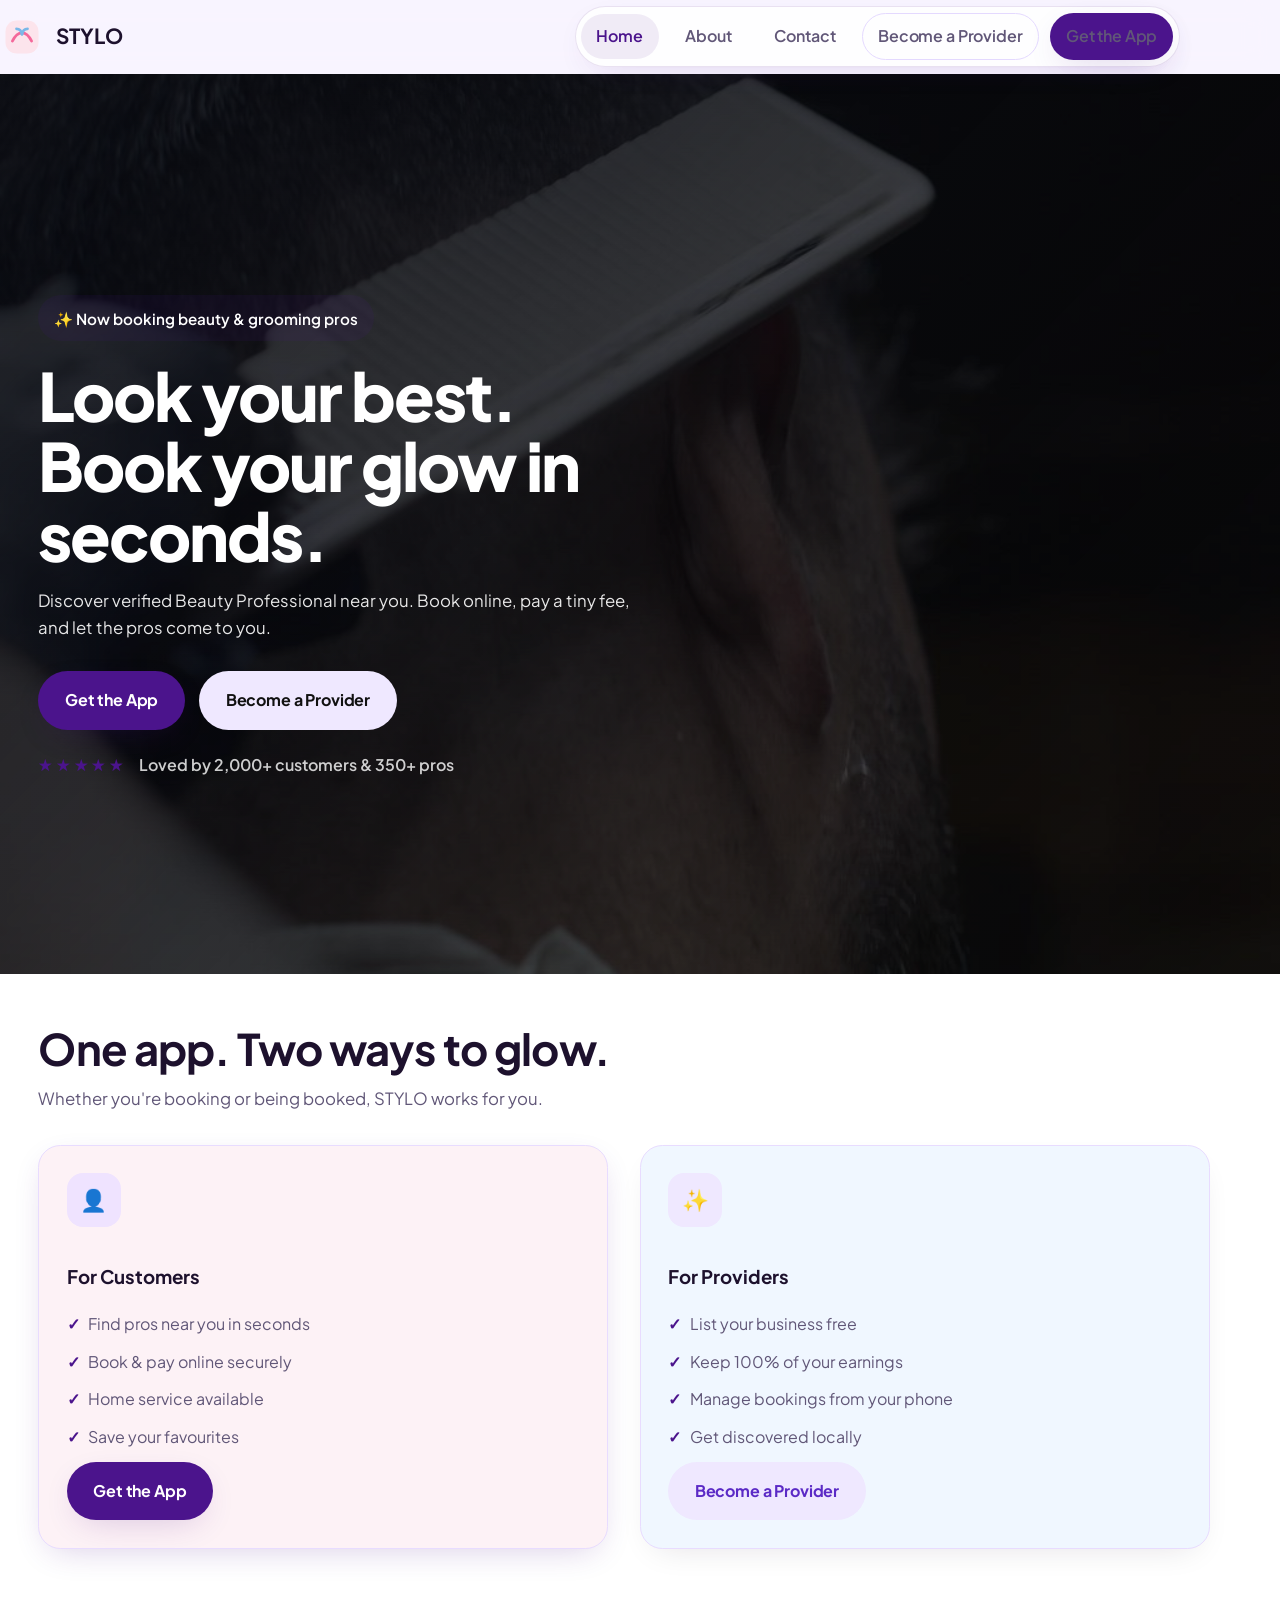
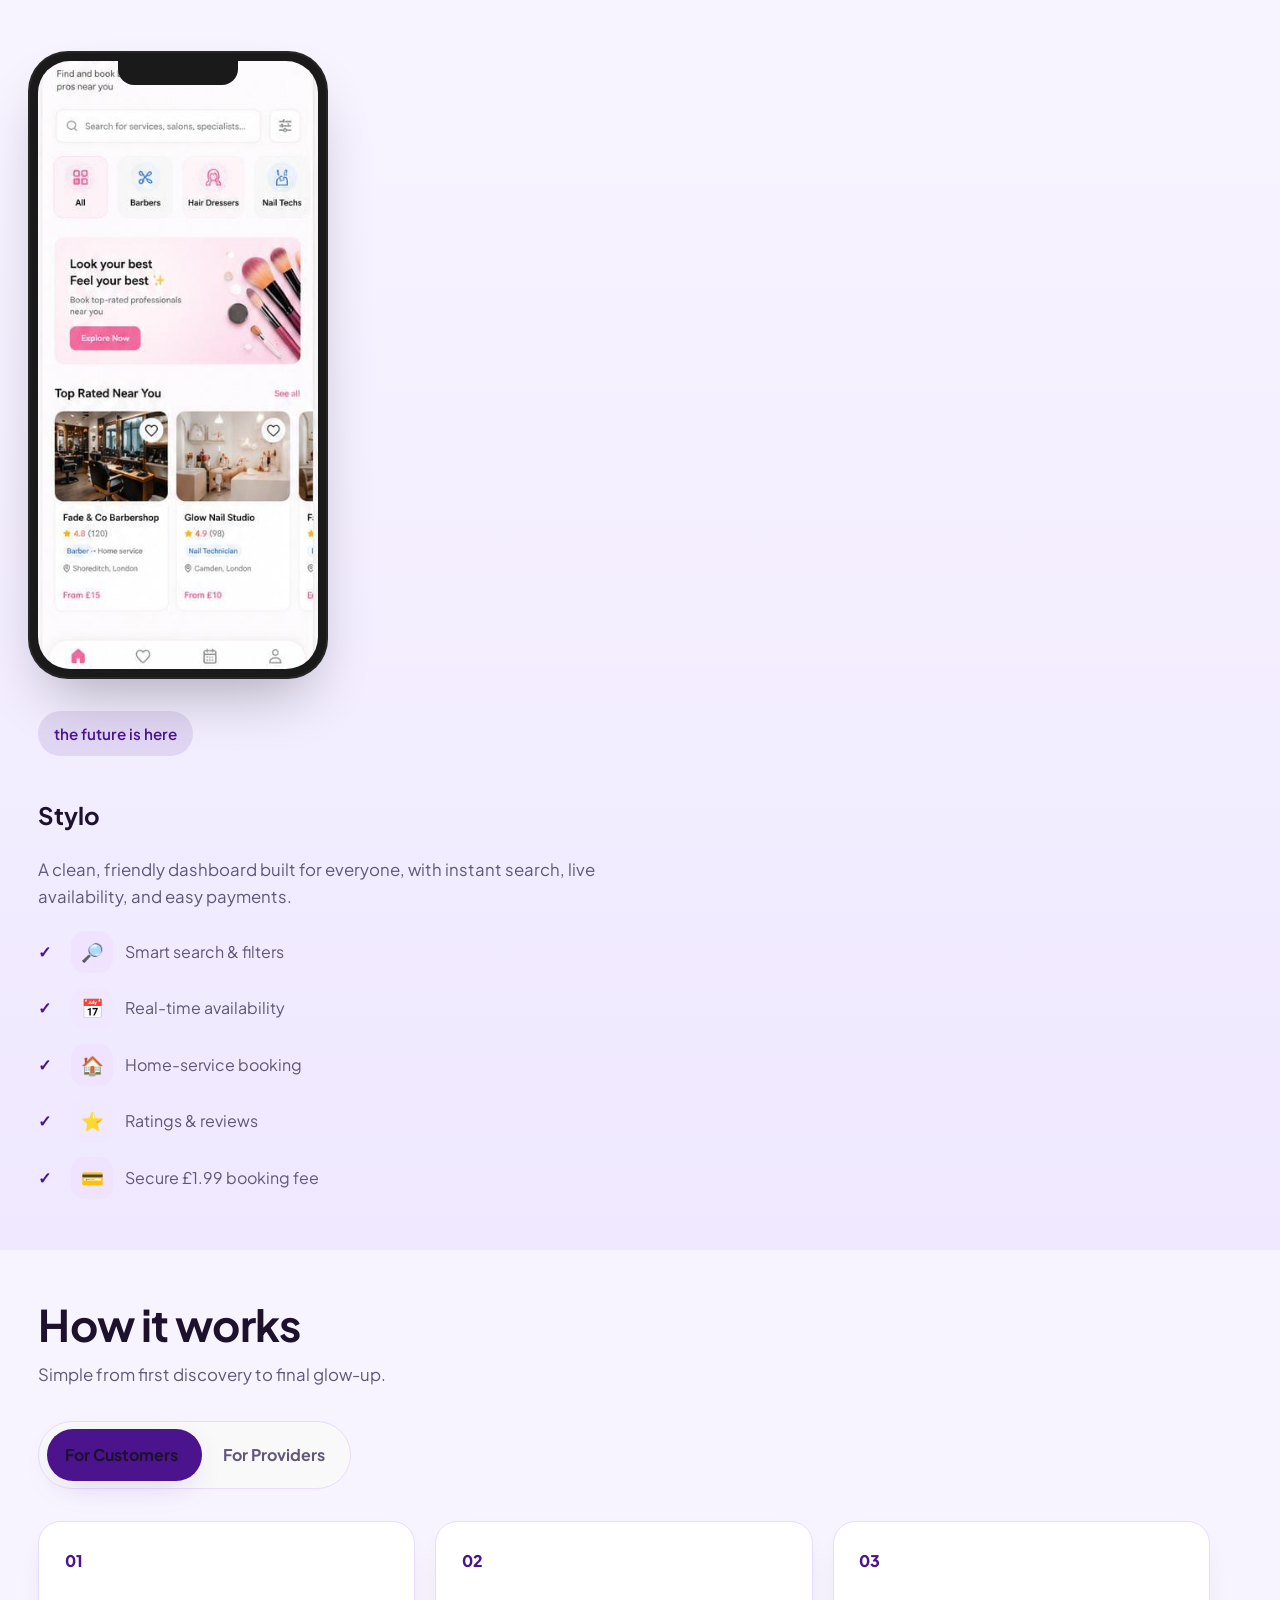
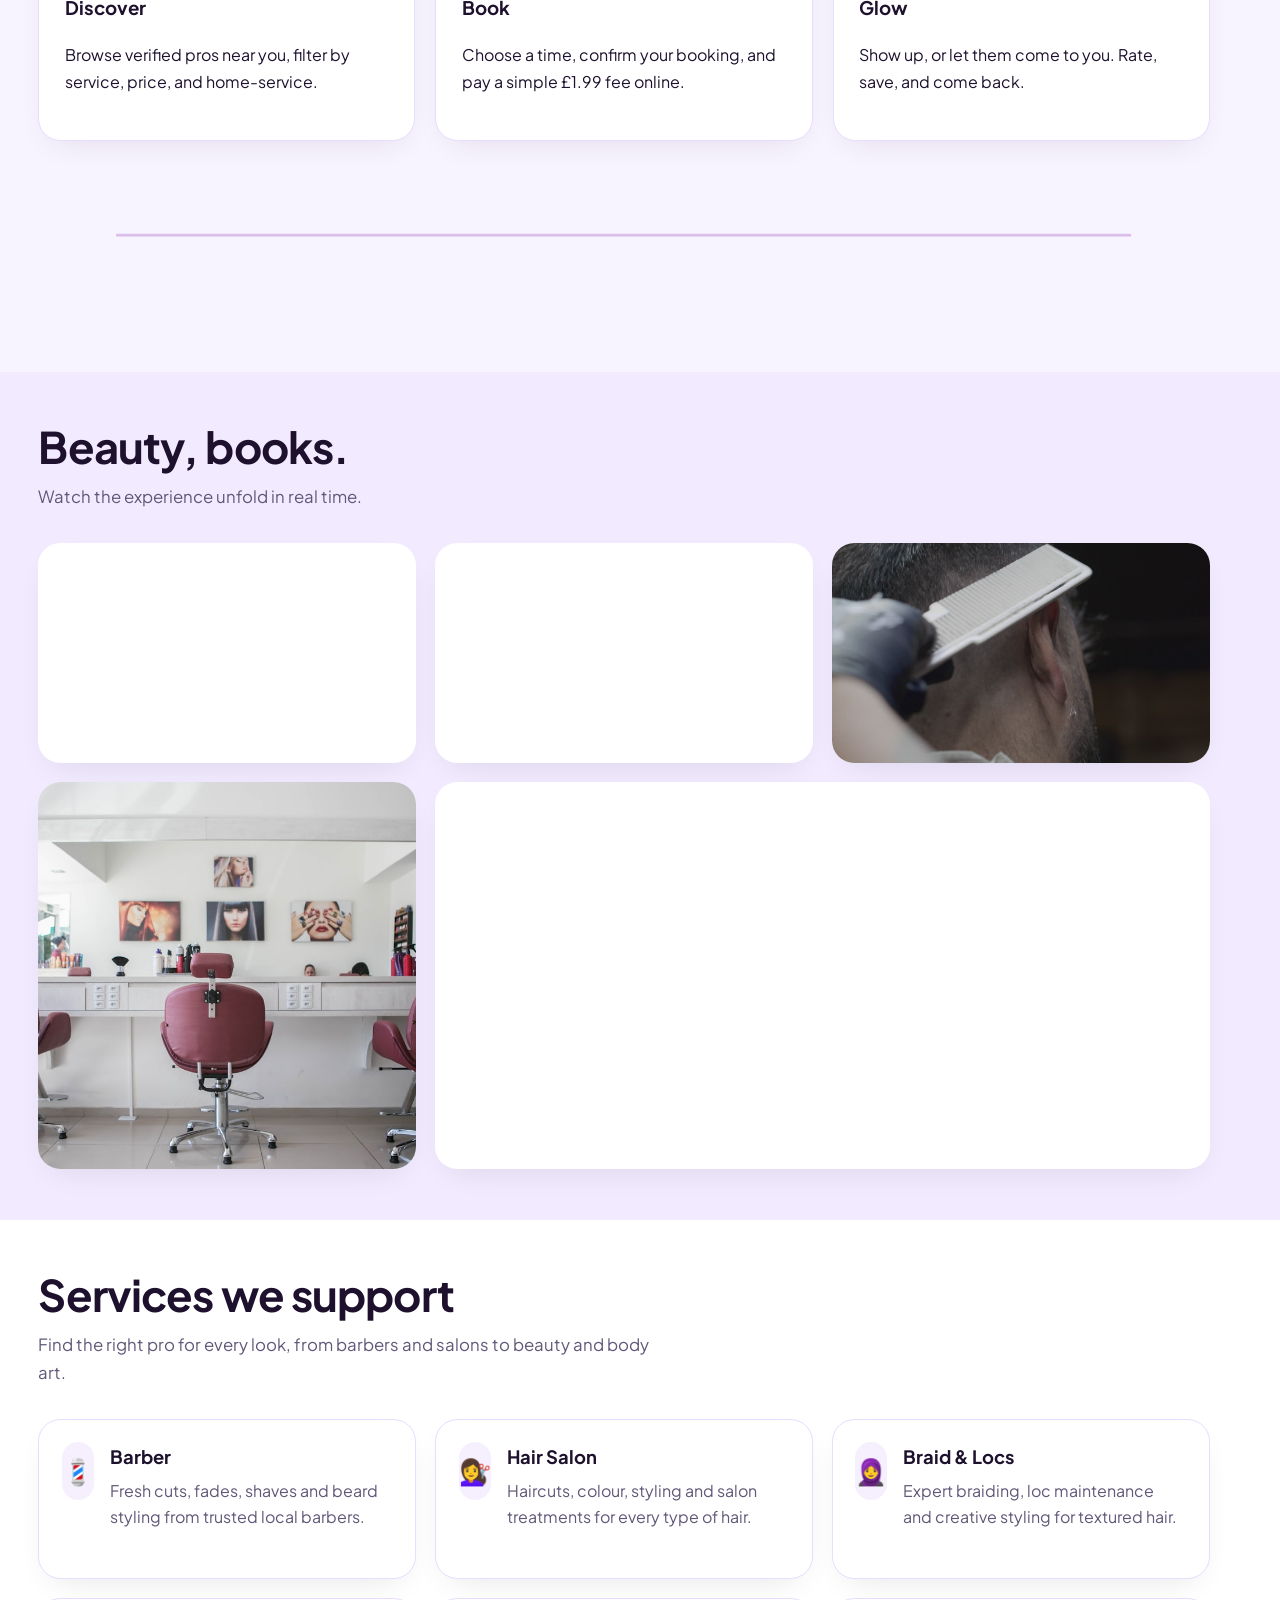
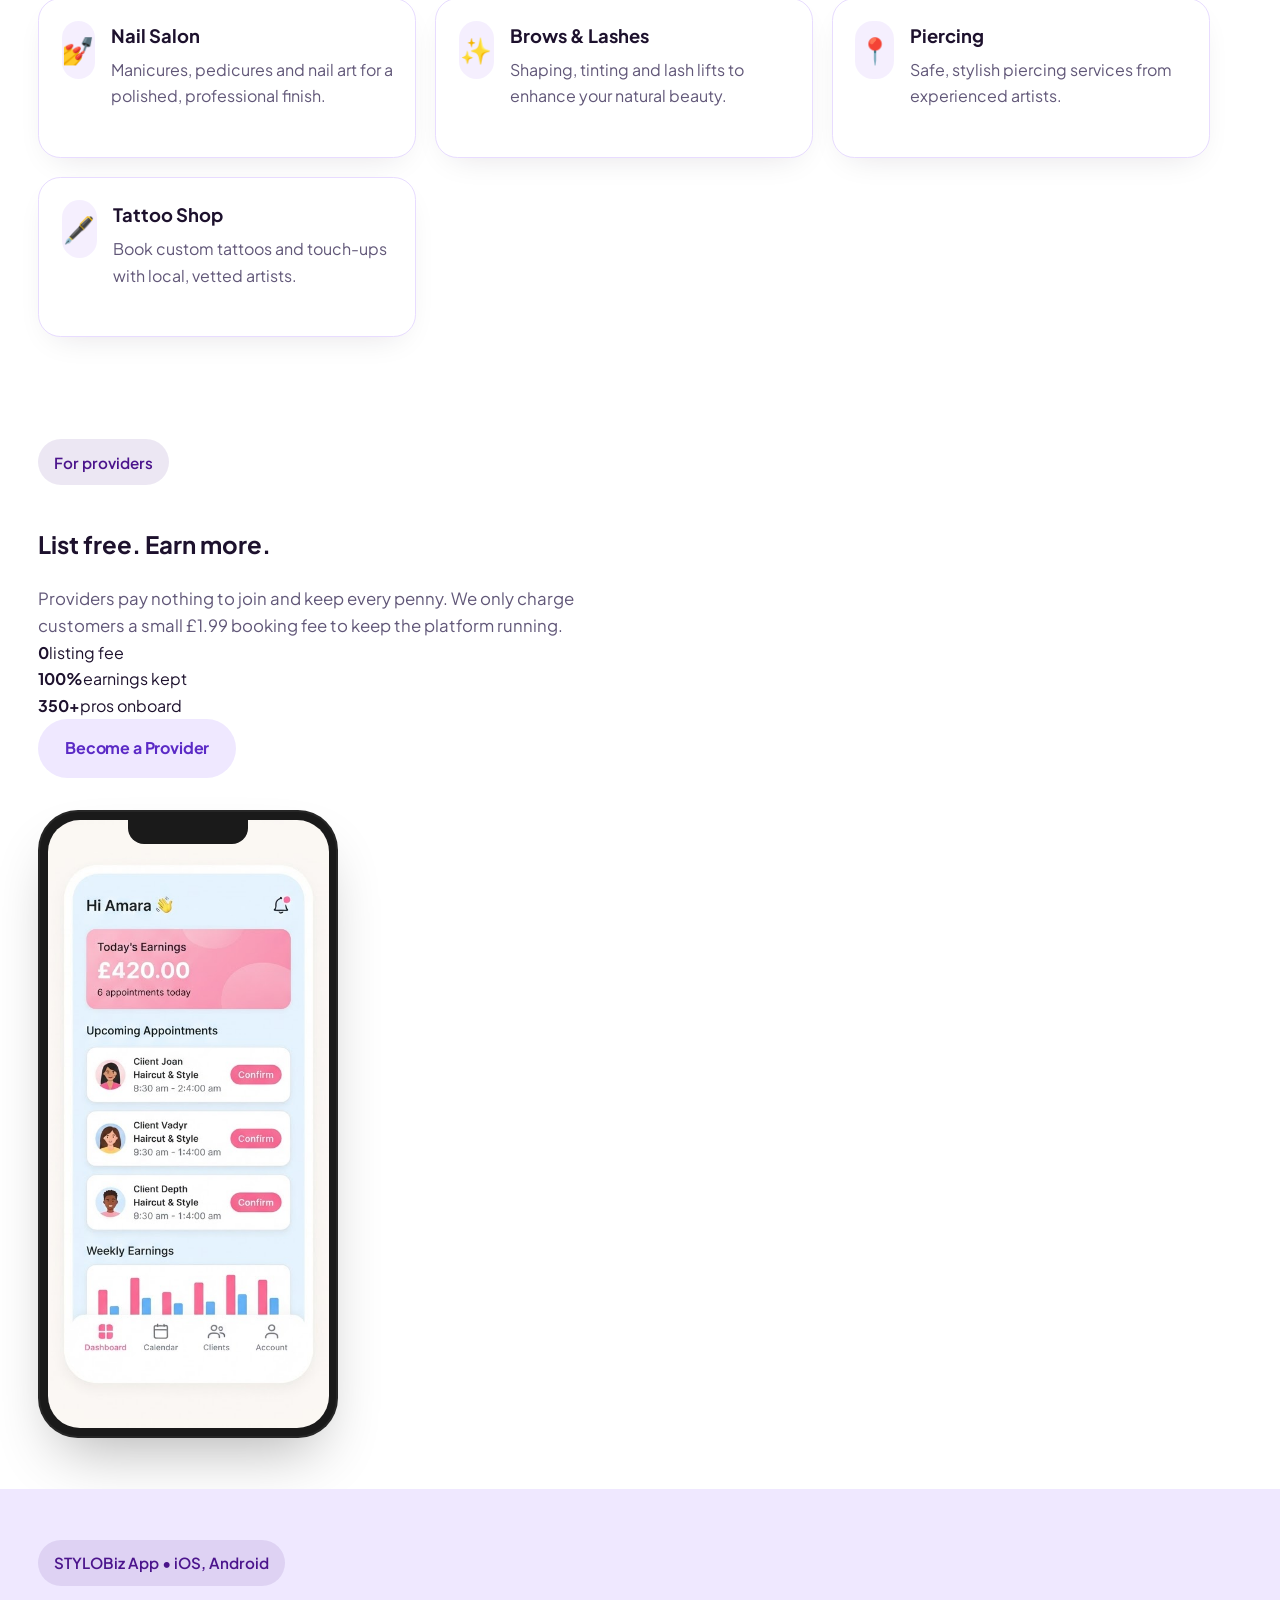
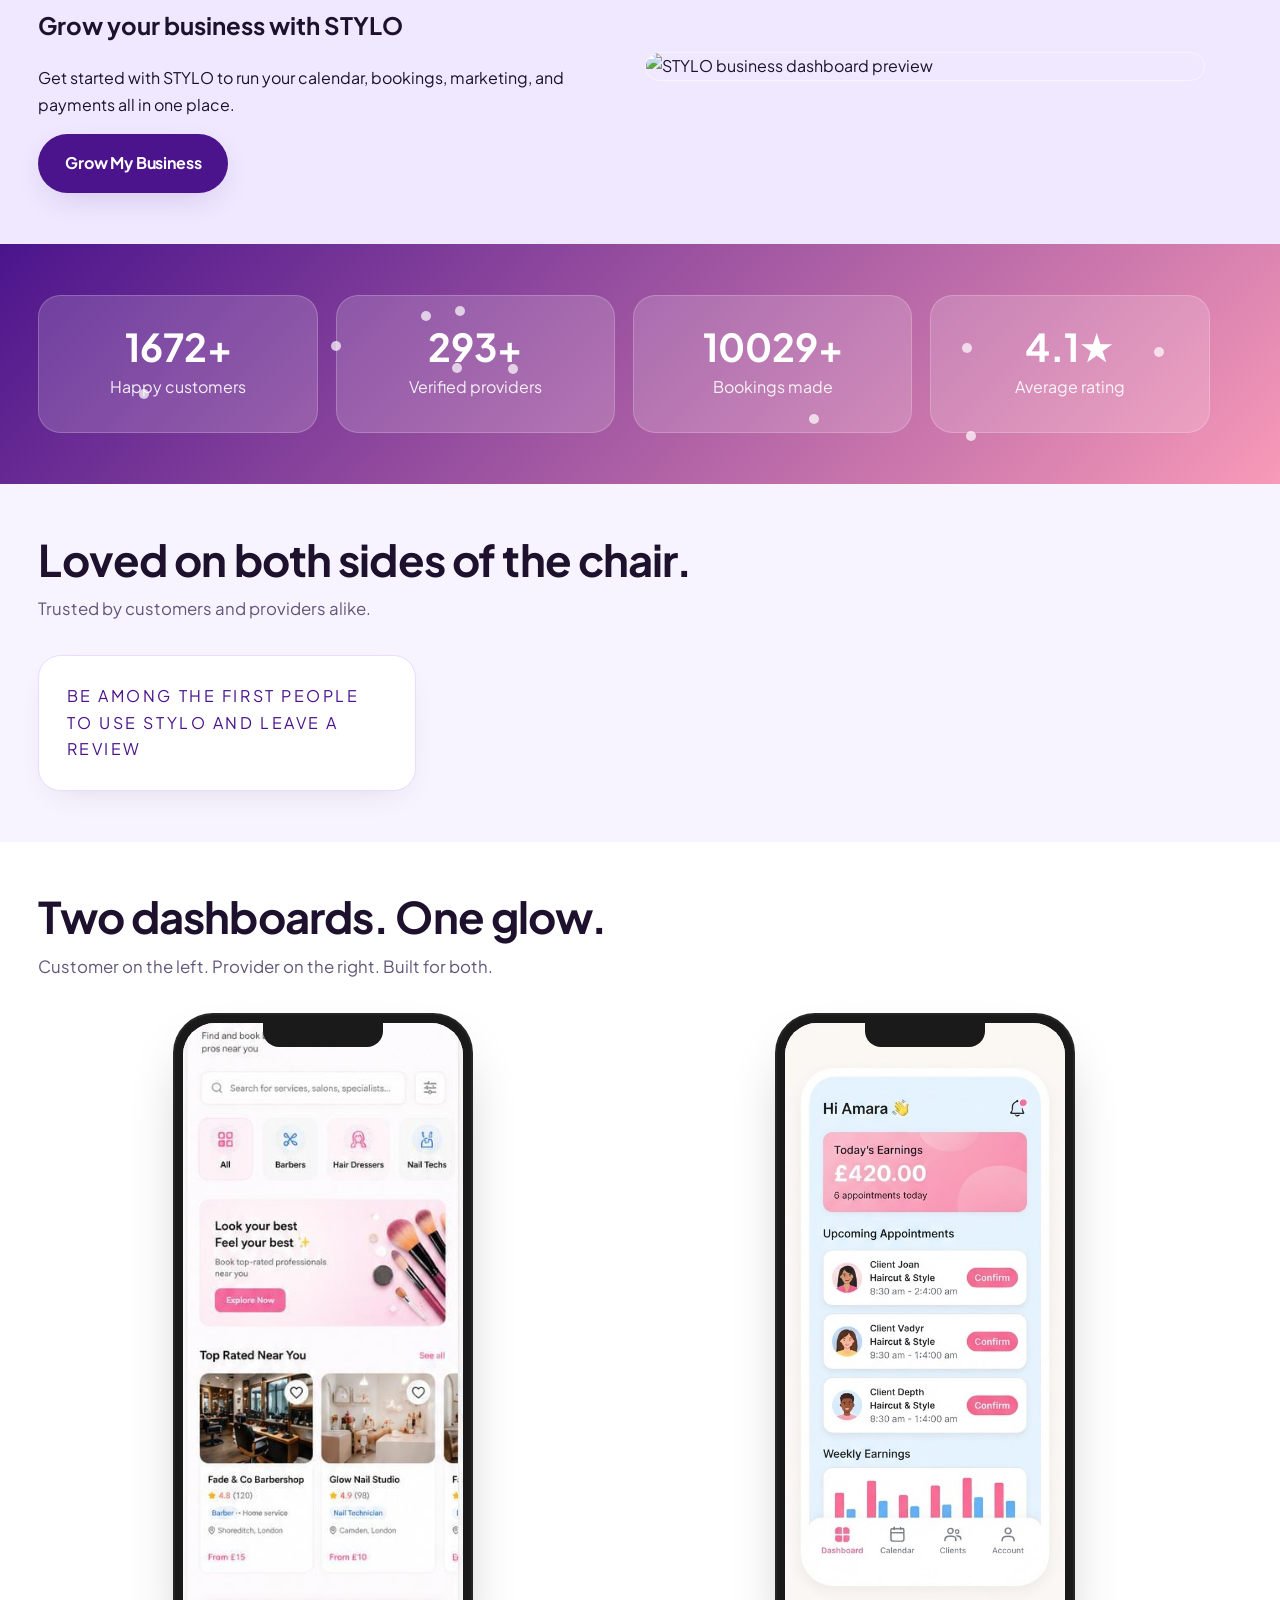
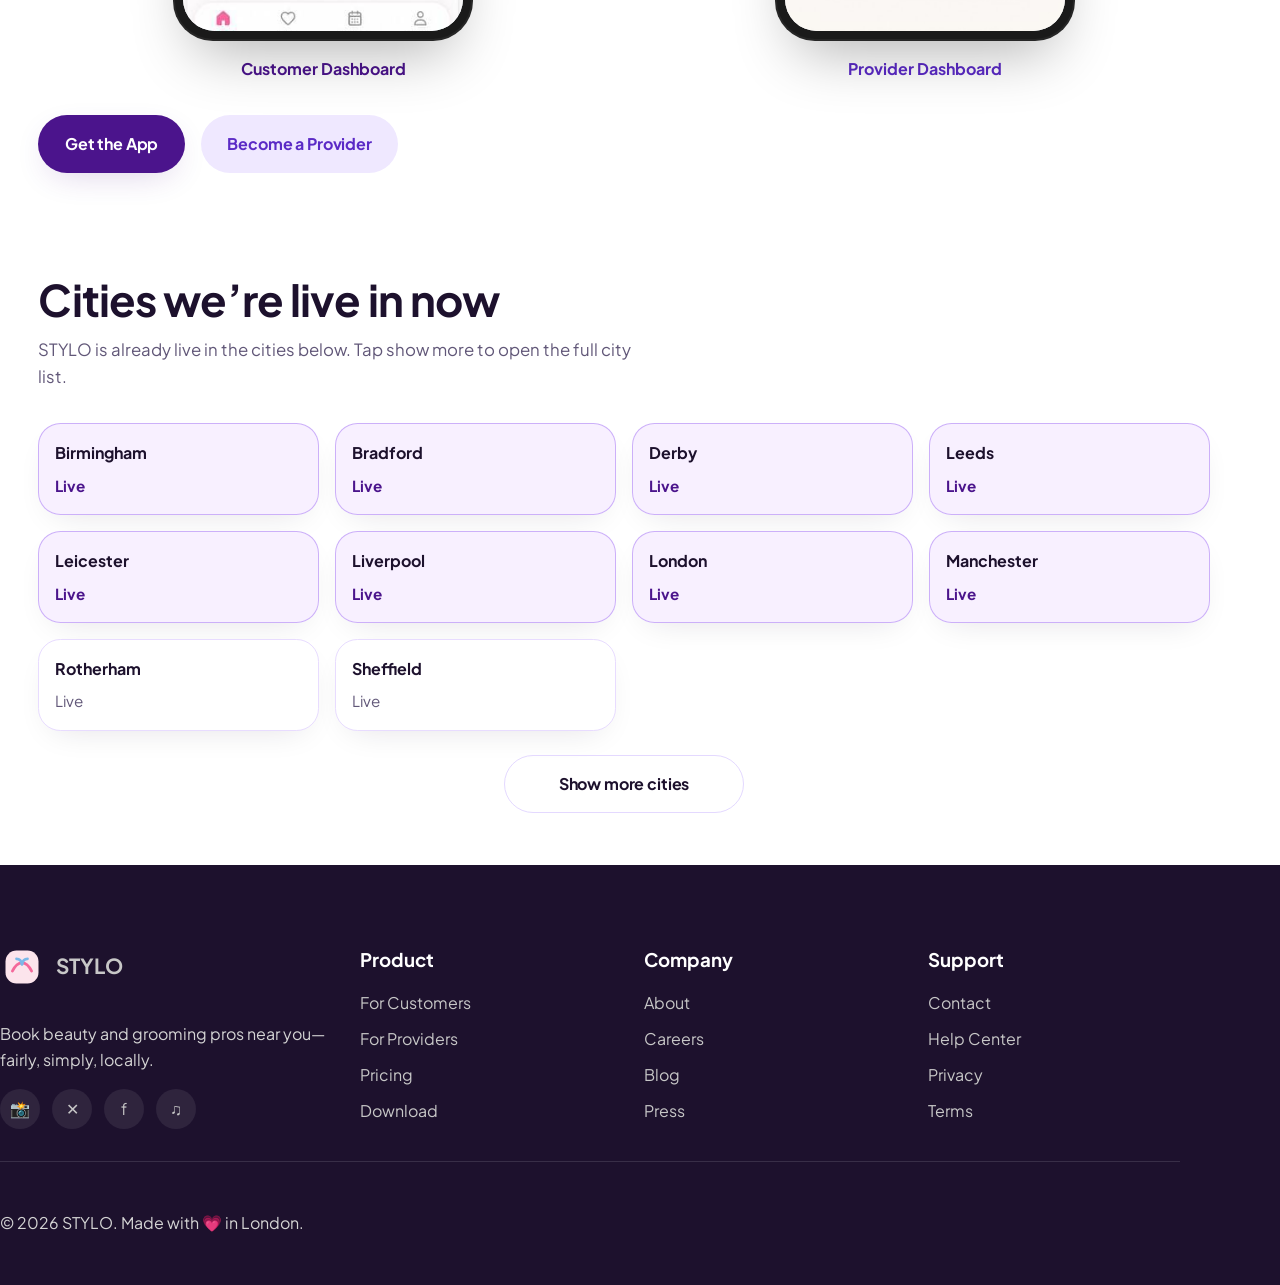
==== commit 2fdd60be: "Initial commit" ====
--- a/index.html
+++ b/index.html
@@ -220,7 +220,7 @@
               Look your best. Book your glow in seconds.
             </h1>
             <p class="hero__subhead reveal" data-delay="0.15">
-              Discover verified barbers, hair stylists, and nail technicians near you. Book online, pay a tiny fee, and let the pros come to you.
+              Discover verified Beauty Professional near you. Book online, pay a tiny fee, and let the pros come to you.
             </p>
             <div class="hero__actions reveal" data-delay="0.2">
               <a href="coming-soon.html" class="btn btn--primary">Get the App</a>
@@ -283,8 +283,8 @@
             </div>
           </div>
           <div class="showcase-copy reveal" data-delay="0.08">
-            <div class="pill pill--soft">The app inside the app</div>
-            <h2>See the app, inside the app.</h2>
+            <div class="pill pill--soft">the future is here</div>
+            <h2>Stylo</h2>
             <p>A clean, friendly dashboard built for everyone, with instant search, live availability, and easy payments.</p>
             <ul class="feature-list">
               <li><span class="feature-list__icon feature-list__icon--pink">🔎</span><span>Smart search & filters</span></li>
@@ -516,37 +516,7 @@
           </div>
           <div class="testimonial-grid">
             <article class="testimonial-card reveal" data-delay="0.02">
-              <div class="testimonial-card__stars">★★★★★</div>
-              <p>“I booked a barber in under a minute and he came to my flat. Easiest booking ever.”</p>
-              <span>James O.</span>
-            </article>
-            <article class="testimonial-card reveal" data-delay="0.05">
-              <div class="testimonial-card__stars">★★★★★</div>
-              <p>“40 new clients in month one. I pay nothing to list — it’s a no-brainer.”</p>
-              <span>Amara K., Hair Stylist</span>
-            </article>
-            <article class="testimonial-card reveal" data-delay="0.08">
-              <div class="testimonial-card__stars">★★★★★</div>
-              <p>“Home nail service with two kids at home. Lifesaver.”</p>
-              <span>Priya S.</span>
-            </article>
-            <article class="testimonial-card reveal" data-delay="0.11">
-              <div class="testimonial-card__stars">★★★★★</div>
-              <p>“My calendar stays full and I keep every penny I earn.”</p>
-              <span>Tunde B., Barber</span>
-            </article>
-            <article class="testimonial-card reveal" data-delay="0.14">
-              <div class="testimonial-card__stars">★★★★★</div>
-              <p>“Found an amazing stylist near me in seconds.”</p>
-              <span>Sofia R.</span>
-            </article>
-            <article class="testimonial-card reveal" data-delay="0.17">
-              <div class="testimonial-card__stars">★★★★★</div>
-              <p>“Onboarding took 5 minutes. Dashboard is so clean.”</p>
-              <span>Mei L., Nail Tech</span>
-            </article>
-          </div>
-        </div>
+              <div class="testimonial-card__stars">BE AMONG THE FIRST PEOPLE TO USE STYLO AND LEAVE A REVIEW</div>
       </section>
 
       <section class="section section--footer-phones">
